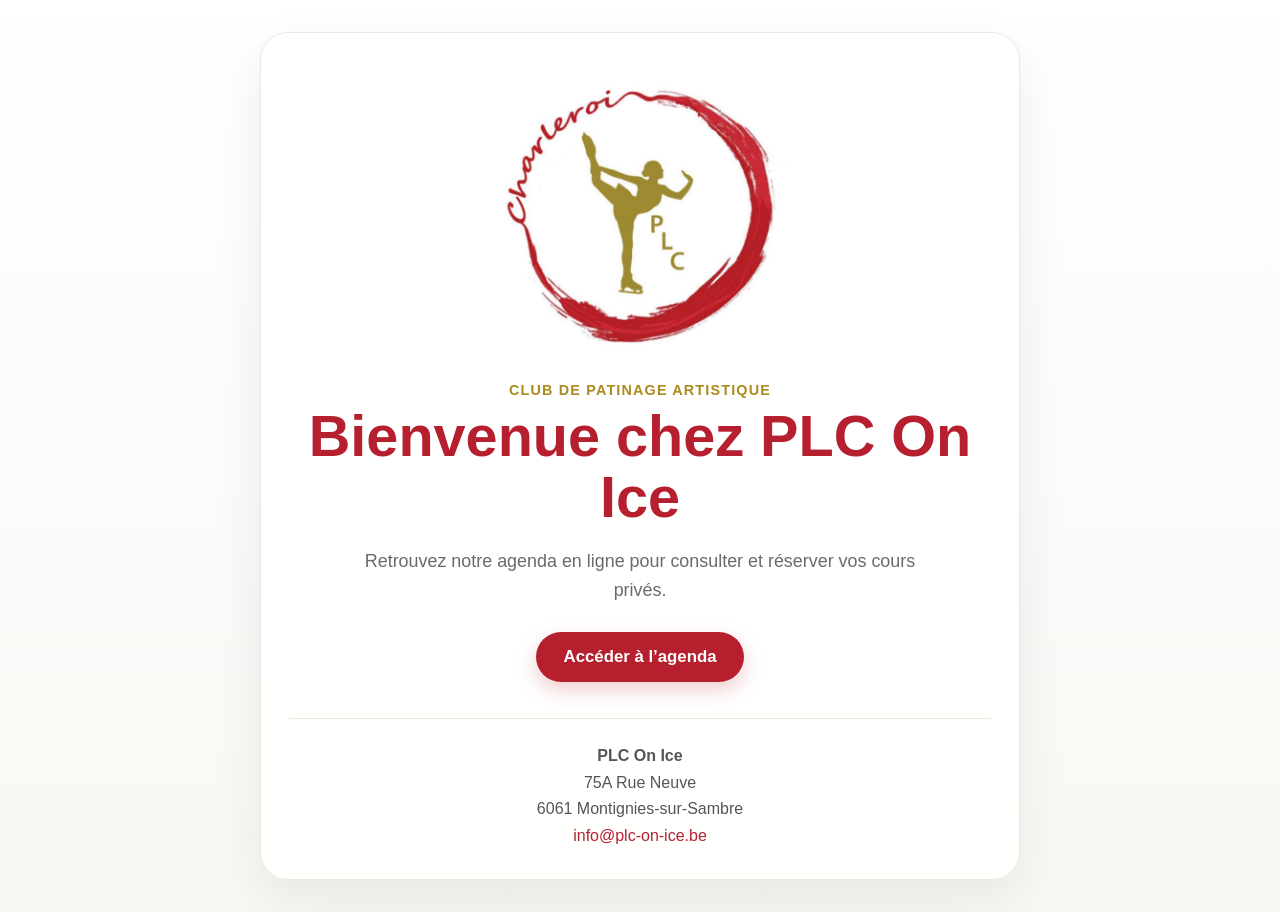
==== index.html @ 1deed322 "Add files via upload" ====
<!doctype html>
<html lang="fr">
<head>
  <meta charset="utf-8" />
  <meta name="viewport" content="width=device-width, initial-scale=1" />
  <title>PLC On Ice</title>
  <meta name="description" content="PLC On Ice - Club de patinage artistique à Montignies-sur-Sambre" />
  <link rel="stylesheet" href="style.css" />
</head>
<body>
  <main class="page">
    <section class="card">
      <img class="logo" src="logo.png" alt="Logo PLC On Ice" />
      <p class="eyebrow">Club de patinage artistique</p>
      <h1>Bienvenue chez PLC On Ice</h1>
      <p class="intro">Retrouvez notre agenda en ligne pour consulter et réserver vos cours privés.</p>

      <a class="button" href="https://agenda-patinoire.vercel.app" target="_blank" rel="noopener noreferrer">
        Accéder à l’agenda
      </a>

      <footer>
        <strong>PLC On Ice</strong><br />
        75A Rue Neuve<br />
        6061 Montignies-sur-Sambre<br />
        <a href="mailto:info@plc-on-ice.be">info@plc-on-ice.be</a>
      </footer>
    </section>
  </main>
</body>
</html>
---- style.css ----
:root {
  --red: #b61f2e;
  --gold: #ad8a1d;
  --text: #2b2b2b;
  --muted: #6a6a6a;
  --bg: #f8f7f4;
}

* { box-sizing: border-box; }

body {
  margin: 0;
  font-family: -apple-system, BlinkMacSystemFont, "Segoe UI", Roboto, Helvetica, Arial, sans-serif;
  color: var(--text);
  background: linear-gradient(180deg, #ffffff 0%, var(--bg) 100%);
}

.page {
  min-height: 100vh;
  display: grid;
  place-items: center;
  padding: 32px 18px;
}

.card {
  width: min(760px, 100%);
  text-align: center;
  background: rgba(255,255,255,.95);
  border: 1px solid #ece8df;
  border-radius: 28px;
  padding: 34px 28px 30px;
  box-shadow: 0 18px 50px rgba(0,0,0,.07);
}

.logo {
  display: block;
  width: min(420px, 90%);
  height: auto;
  margin: 0 auto 18px;
}

.eyebrow {
  margin: 0 0 8px;
  color: var(--gold);
  font-size: .9rem;
  font-weight: 700;
  letter-spacing: .08em;
  text-transform: uppercase;
}

h1 {
  margin: 0;
  color: var(--red);
  font-size: clamp(2rem, 6vw, 3.6rem);
  line-height: 1.05;
}

.intro {
  max-width: 560px;
  margin: 20px auto 28px;
  color: var(--muted);
  font-size: 1.12rem;
  line-height: 1.6;
}

.button {
  display: inline-block;
  padding: 15px 28px;
  border-radius: 999px;
  background: var(--red);
  color: #fff;
  text-decoration: none;
  font-weight: 800;
  font-size: 1.05rem;
  box-shadow: 0 8px 20px rgba(182,31,46,.22);
  transition: transform .15s ease, box-shadow .15s ease;
}

.button:hover {
  transform: translateY(-1px);
  box-shadow: 0 10px 24px rgba(182,31,46,.28);
}

footer {
  margin-top: 36px;
  padding-top: 24px;
  border-top: 1px solid #ece8df;
  color: #555;
  line-height: 1.65;
}

footer a {
  color: var(--red);
  text-decoration: none;
}

@media (max-width: 560px) {
  .card { padding: 24px 18px; border-radius: 22px; }
  .logo { width: 100%; }
}
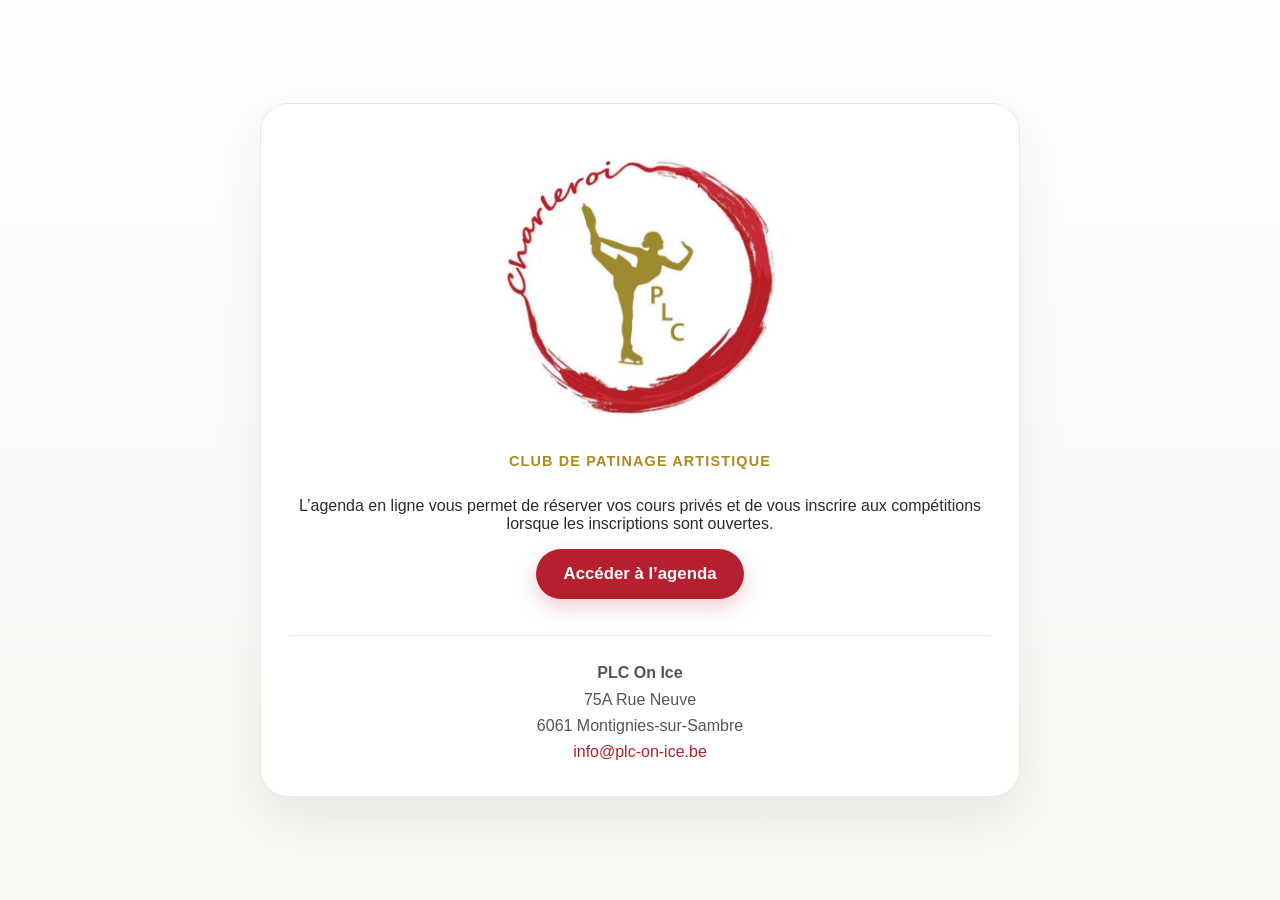
==== commit 59fa3b13: "Revise introduction and add scheduling details Updated introductory text and added details about onl" ====
--- a/index.html
+++ b/index.html
@@ -12,8 +12,10 @@
     <section class="card">
       <img class="logo" src="logo.png" alt="Logo PLC On Ice" />
       <p class="eyebrow">Club de patinage artistique</p>
-      <h1>Bienvenue chez PLC On Ice</h1>
-      <p class="intro">Retrouvez notre agenda en ligne pour consulter et réserver vos cours privés.</p>
+      <p class="intro"><p>
+  L’agenda en ligne vous permet de réserver vos cours privés
+  et de vous inscrire aux compétitions lorsque les inscriptions sont ouvertes.
+</p></p>
 
       <a class="button" href="https://agenda-patinoire.vercel.app" target="_blank" rel="noopener noreferrer">
         Accéder à l’agenda
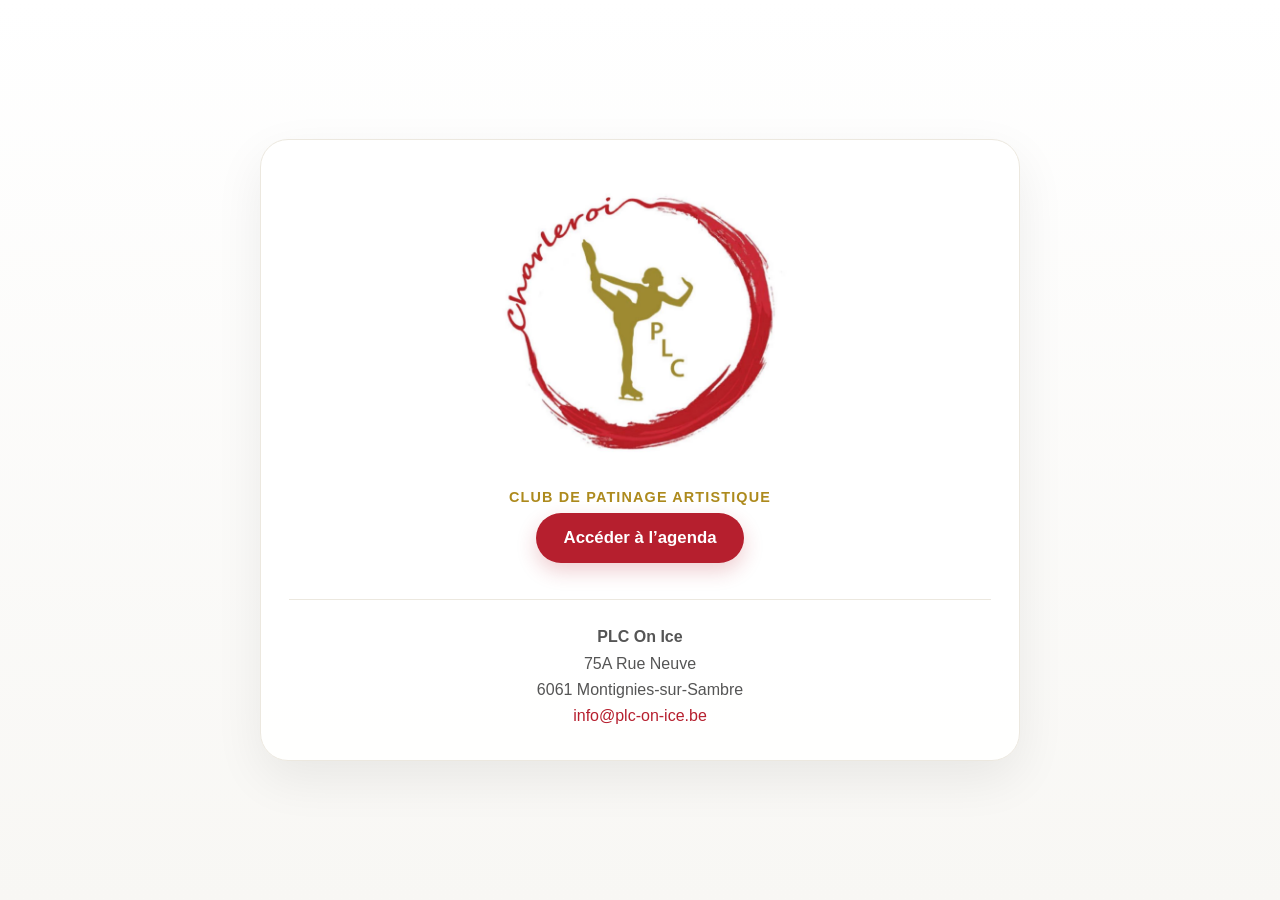
==== commit 405760e4: "Fix nested paragraph tags in index.html Removed nested paragraph tags from the intro section." ====
--- a/index.html
+++ b/index.html
@@ -12,10 +12,6 @@
     <section class="card">
       <img class="logo" src="logo.png" alt="Logo PLC On Ice" />
       <p class="eyebrow">Club de patinage artistique</p>
-      <p class="intro"><p>
-  L’agenda en ligne vous permet de réserver vos cours privés
-  et de vous inscrire aux compétitions lorsque les inscriptions sont ouvertes.
-</p></p>
 
       <a class="button" href="https://agenda-patinoire.vercel.app" target="_blank" rel="noopener noreferrer">
         Accéder à l’agenda
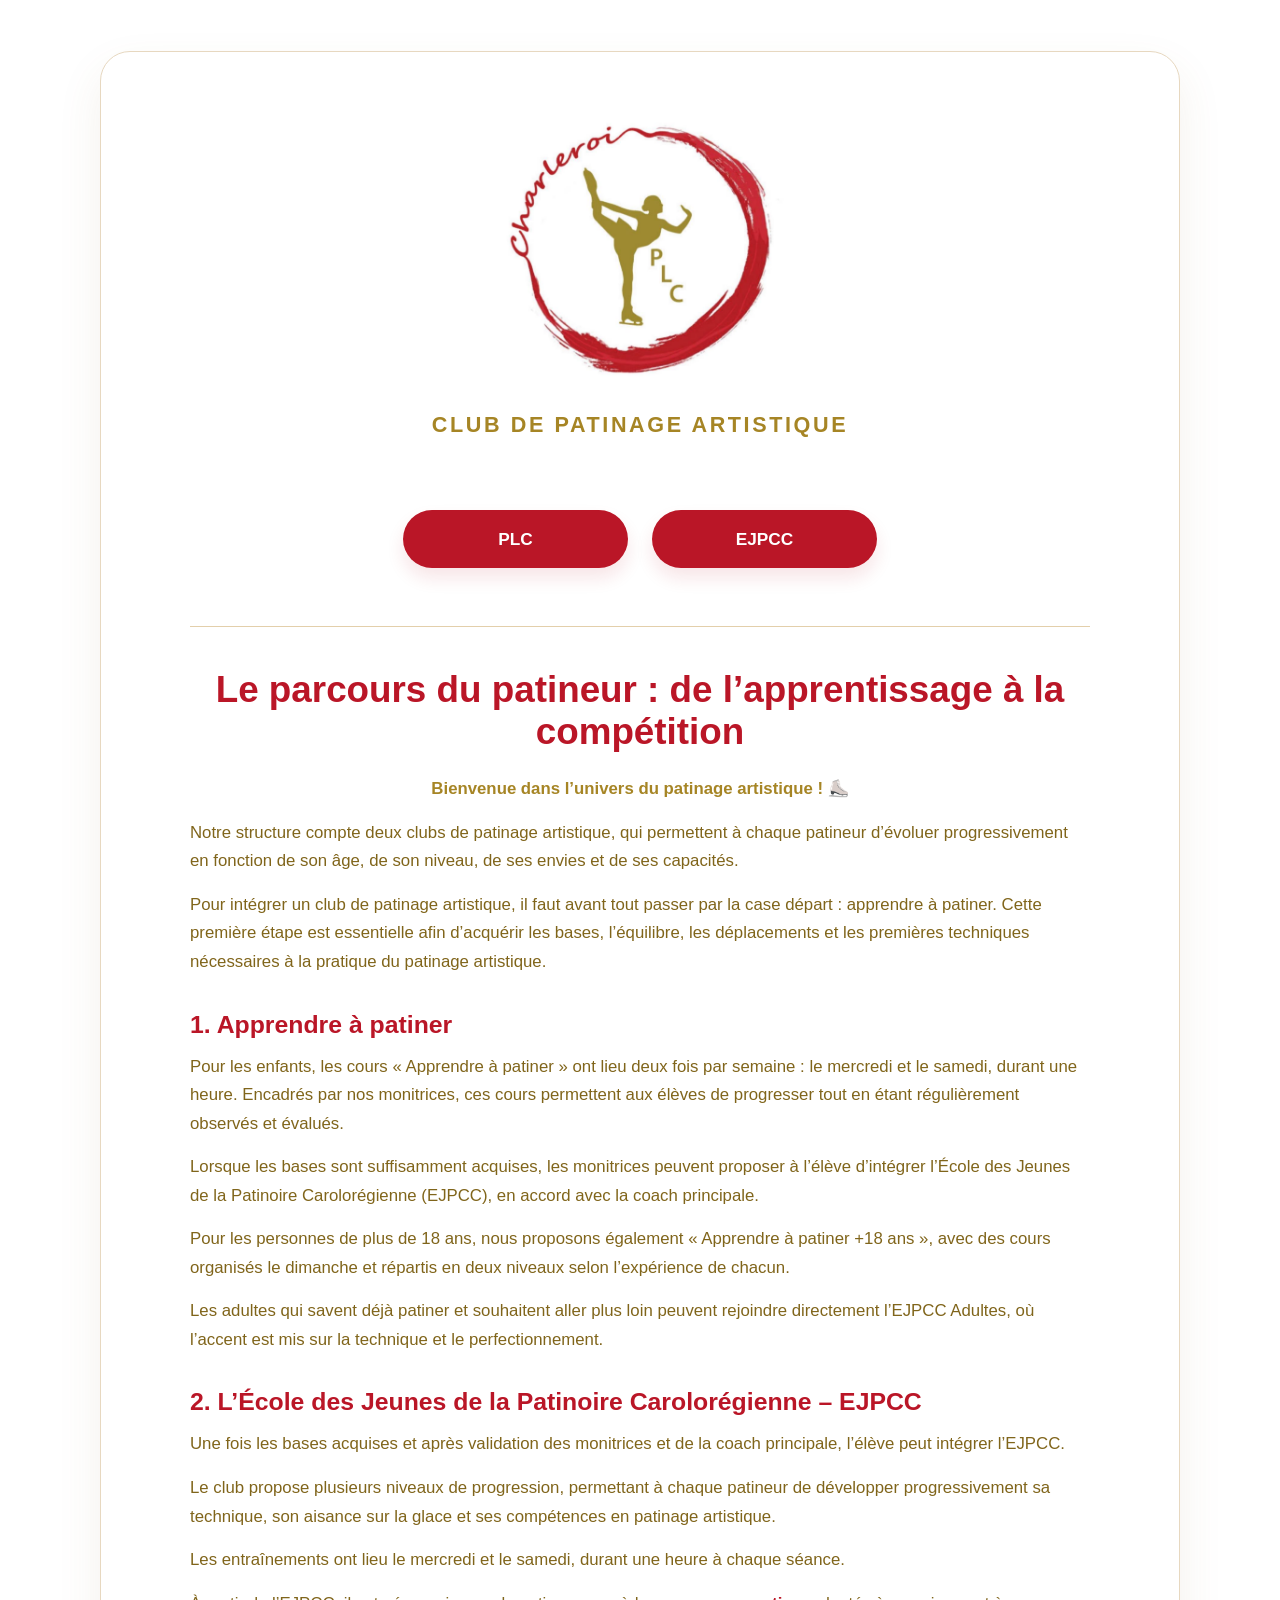
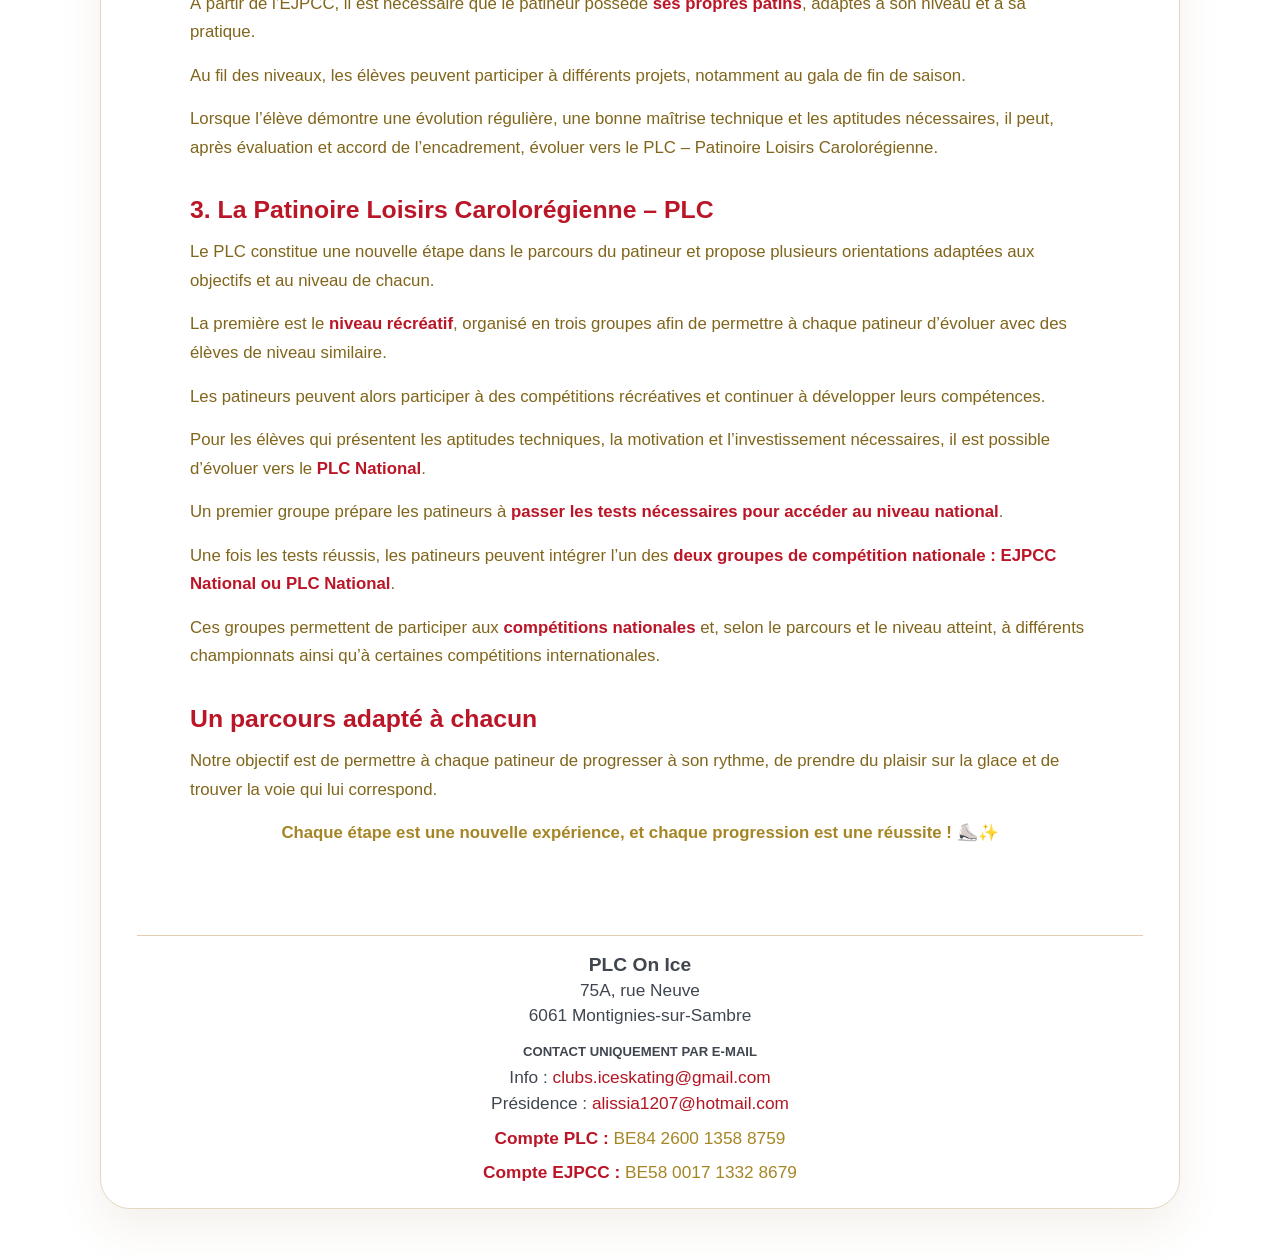
==== commit 00d60ee7: "Publie la nouvelle page d’accueil PLC et EJPCC" ====
--- a/index.html
+++ b/index.html
@@ -1,29 +1 @@
-<!doctype html>
-<html lang="fr">
-<head>
-  <meta charset="utf-8" />
-  <meta name="viewport" content="width=device-width, initial-scale=1" />
-  <title>PLC On Ice</title>
-  <meta name="description" content="PLC On Ice - Club de patinage artistique à Montignies-sur-Sambre" />
-  <link rel="stylesheet" href="style.css" />
-</head>
-<body>
-  <main class="page">
-    <section class="card">
-      <img class="logo" src="logo.png" alt="Logo PLC On Ice" />
-      <p class="eyebrow">Club de patinage artistique</p>
-
-      <a class="button" href="https://agenda-patinoire.vercel.app" target="_blank" rel="noopener noreferrer">
-        Accéder à l’agenda
-      </a>
-
-      <footer>
-        <strong>PLC On Ice</strong><br />
-        75A Rue Neuve<br />
-        6061 Montignies-sur-Sambre<br />
-        <a href="mailto:info@plc-on-ice.be">info@plc-on-ice.be</a>
-      </footer>
-    </section>
-  </main>
-</body>
-</html>
+<!doctype html><html lang="fr"><head><meta charset="utf-8"><meta name="viewport" content="width=device-width,initial-scale=1"><title>PLC On Ice · Club de patinage artistique</title><link rel="stylesheet" href="/style.css"><link rel="icon" href="/favicon.png"></head><body><main class="page"><section class="card home-card"><div class="home-content"><img class="home-logo" src="/logo.png" alt="Logo PLC On Ice"><h1 class="home-title">Club de patinage artistique</h1><nav class="actions"><a class="button" href="/plc/">PLC</a><a class="button" href="/ejpcc/">EJPCC</a></nav><article class="journey"><h2>Le parcours du patineur : de l’apprentissage à la compétition</h2><p class="highlight">Bienvenue dans l’univers du patinage artistique ! ⛸️</p><p>Notre structure compte deux clubs de patinage artistique, qui permettent à chaque patineur d’évoluer progressivement en fonction de son âge, de son niveau, de ses envies et de ses capacités.</p><p>Pour intégrer un club de patinage artistique, il faut avant tout passer par la case départ : apprendre à patiner. Cette première étape est essentielle afin d’acquérir les bases, l’équilibre, les déplacements et les premières techniques nécessaires à la pratique du patinage artistique.</p><h3>1. Apprendre à patiner</h3><p>Pour les enfants, les cours « Apprendre à patiner » ont lieu deux fois par semaine : le mercredi et le samedi, durant une heure. Encadrés par nos monitrices, ces cours permettent aux élèves de progresser tout en étant régulièrement observés et évalués.</p><p>Lorsque les bases sont suffisamment acquises, les monitrices peuvent proposer à l’élève d’intégrer l’École des Jeunes de la Patinoire Carolorégienne (EJPCC), en accord avec la coach principale.</p><p>Pour les personnes de plus de 18 ans, nous proposons également « Apprendre à patiner +18 ans », avec des cours organisés le dimanche et répartis en deux niveaux selon l’expérience de chacun.</p><p>Les adultes qui savent déjà patiner et souhaitent aller plus loin peuvent rejoindre directement l’EJPCC Adultes, où l’accent est mis sur la technique et le perfectionnement.</p><h3>2. L’École des Jeunes de la Patinoire Carolorégienne – EJPCC</h3><p>Une fois les bases acquises et après validation des monitrices et de la coach principale, l’élève peut intégrer l’EJPCC.</p><p>Le club propose plusieurs niveaux de progression, permettant à chaque patineur de développer progressivement sa technique, son aisance sur la glace et ses compétences en patinage artistique.</p><p>Les entraînements ont lieu le mercredi et le samedi, durant une heure à chaque séance.</p><p>À partir de l’EJPCC, il est nécessaire que le patineur possède <strong>ses propres patins</strong>, adaptés à son niveau et à sa pratique.</p><p>Au fil des niveaux, les élèves peuvent participer à différents projets, notamment au gala de fin de saison.</p><p>Lorsque l’élève démontre une évolution régulière, une bonne maîtrise technique et les aptitudes nécessaires, il peut, après évaluation et accord de l’encadrement, évoluer vers le PLC – Patinoire Loisirs Carolorégienne.</p><h3>3. La Patinoire Loisirs Carolorégienne – PLC</h3><p>Le PLC constitue une nouvelle étape dans le parcours du patineur et propose plusieurs orientations adaptées aux objectifs et au niveau de chacun.</p><p>La première est le <strong>niveau récréatif</strong>, organisé en trois groupes afin de permettre à chaque patineur d’évoluer avec des élèves de niveau similaire.</p><p>Les patineurs peuvent alors participer à des compétitions récréatives et continuer à développer leurs compétences.</p><p>Pour les élèves qui présentent les aptitudes techniques, la motivation et l’investissement nécessaires, il est possible d’évoluer vers le <strong>PLC National</strong>.</p><p>Un premier groupe prépare les patineurs à <strong>passer les tests nécessaires pour accéder au niveau national</strong>.</p><p>Une fois les tests réussis, les patineurs peuvent intégrer l’un des <strong>deux groupes de compétition nationale : EJPCC National ou PLC National</strong>.</p><p>Ces groupes permettent de participer aux <strong>compétitions nationales</strong> et, selon le parcours et le niveau atteint, à différents championnats ainsi qu’à certaines compétitions internationales.</p><h3>Un parcours adapté à chacun</h3><p>Notre objectif est de permettre à chaque patineur de progresser à son rythme, de prendre du plaisir sur la glace et de trouver la voie qui lui correspond.</p><p class="highlight">Chaque étape est une nouvelle expérience, et chaque progression est une réussite ! ⛸️✨</p></article></div><footer><strong>PLC On Ice</strong><address>75A, rue Neuve<br>6061 Montignies-sur-Sambre</address><h2>Contact uniquement par e-mail</h2><p>Info : <a href="mailto:clubs.iceskating@gmail.com">clubs.iceskating@gmail.com</a></p><p>Présidence : <a href="mailto:alissia1207@hotmail.com">alissia1207@hotmail.com</a></p><p class="account"><strong>Compte PLC :</strong> BE84 2600 1358 8759</p><p class="account"><strong>Compte EJPCC :</strong> BE58 0017 1332 8679</p></footer></section></main></body></html>
--- a/style.css
+++ b/style.css
@@ -1,100 +1 @@
-:root {
-  --red: #b61f2e;
-  --gold: #ad8a1d;
-  --text: #2b2b2b;
-  --muted: #6a6a6a;
-  --bg: #f8f7f4;
-}
-
-* { box-sizing: border-box; }
-
-body {
-  margin: 0;
-  font-family: -apple-system, BlinkMacSystemFont, "Segoe UI", Roboto, Helvetica, Arial, sans-serif;
-  color: var(--text);
-  background: linear-gradient(180deg, #ffffff 0%, var(--bg) 100%);
-}
-
-.page {
-  min-height: 100vh;
-  display: grid;
-  place-items: center;
-  padding: 32px 18px;
-}
-
-.card {
-  width: min(760px, 100%);
-  text-align: center;
-  background: rgba(255,255,255,.95);
-  border: 1px solid #ece8df;
-  border-radius: 28px;
-  padding: 34px 28px 30px;
-  box-shadow: 0 18px 50px rgba(0,0,0,.07);
-}
-
-.logo {
-  display: block;
-  width: min(420px, 90%);
-  height: auto;
-  margin: 0 auto 18px;
-}
-
-.eyebrow {
-  margin: 0 0 8px;
-  color: var(--gold);
-  font-size: .9rem;
-  font-weight: 700;
-  letter-spacing: .08em;
-  text-transform: uppercase;
-}
-
-h1 {
-  margin: 0;
-  color: var(--red);
-  font-size: clamp(2rem, 6vw, 3.6rem);
-  line-height: 1.05;
-}
-
-.intro {
-  max-width: 560px;
-  margin: 20px auto 28px;
-  color: var(--muted);
-  font-size: 1.12rem;
-  line-height: 1.6;
-}
-
-.button {
-  display: inline-block;
-  padding: 15px 28px;
-  border-radius: 999px;
-  background: var(--red);
-  color: #fff;
-  text-decoration: none;
-  font-weight: 800;
-  font-size: 1.05rem;
-  box-shadow: 0 8px 20px rgba(182,31,46,.22);
-  transition: transform .15s ease, box-shadow .15s ease;
-}
-
-.button:hover {
-  transform: translateY(-1px);
-  box-shadow: 0 10px 24px rgba(182,31,46,.28);
-}
-
-footer {
-  margin-top: 36px;
-  padding-top: 24px;
-  border-top: 1px solid #ece8df;
-  color: #555;
-  line-height: 1.65;
-}
-
-footer a {
-  color: var(--red);
-  text-decoration: none;
-}
-
-@media (max-width: 560px) {
-  .card { padding: 24px 18px; border-radius: 22px; }
-  .logo { width: 100%; }
-}
+:root{--red:#ba1627;--gold:#a68525;--goldtext:#80651b;--ink:#404650;--line:#e3cfab}*{box-sizing:border-box}body{margin:0;background:#fff;color:var(--ink);font-family:Inter,-apple-system,BlinkMacSystemFont,"Segoe UI",sans-serif}.page{min-height:100vh;padding:clamp(18px,4vw,54px);display:flex;justify-content:center}.card{width:min(100%,1275px);min-height:760px;padding:28px 36px 22px;border:1px solid #e7d8c0;border-radius:30px;background:#fff;box-shadow:0 20px 45px #8a6a3a18;display:flex;flex-direction:column}.home-card{width:min(100%,1080px)}.topline{display:flex;align-items:center;justify-content:space-between;gap:18px}.brand{display:inline-flex;align-items:center;gap:26px;color:var(--gold);font-size:clamp(1.4rem,2.5vw,2.25rem);font-weight:800;letter-spacing:.1em;text-decoration:none;text-transform:uppercase}.brand img{width:155px;height:140px;object-fit:contain;border-right:1px solid #e7d8c0;padding-right:26px}.content{flex:1;text-align:center;padding:12px 0 32px}.home-content{display:flex;flex-direction:column;align-items:center;padding:24px 0 38px}.home-logo{width:min(100%,410px);height:auto}.home-title{font-size:clamp(1rem,1.9vw,1.35rem);letter-spacing:.12em;text-transform:uppercase;color:var(--gold);font-weight:800;margin:18px 0 34px}.content h1{margin:20px auto 12px;color:var(--gold);font-size:clamp(2rem,4vw,3.3rem);line-height:1.1;text-transform:uppercase}.ejpcc-title{color:var(--red)!important}.subtitle{margin:0 0 30px;color:var(--gold);font-size:clamp(1.15rem,2vw,1.55rem);font-weight:800;letter-spacing:.08em;text-transform:uppercase}.intro{max-width:950px;margin:0 auto;color:var(--red);font-size:clamp(1.12rem,2vw,1.5rem);font-weight:600;line-height:1.5}.actions{display:flex;justify-content:center;align-items:center;gap:24px;flex-wrap:wrap;margin:38px auto 0;max-width:900px}.button{display:inline-flex;justify-content:center;align-items:center;min-width:225px;min-height:58px;padding:12px 28px;border-radius:999px;background:var(--red);color:#fff;text-decoration:none;text-align:center;text-transform:uppercase;font-size:1.08rem;font-weight:800;line-height:1.2;box-shadow:0 10px 18px #ba16271c}.button:hover{background:#a40f1d}.header-button{min-width:140px;min-height:50px;font-size:.9rem;padding:10px 22px;margin-right:38px}.section-heading{display:flex;align-items:center;gap:24px;margin:34px 0 22px;color:var(--gold);font-size:1.8rem;text-transform:uppercase}.section-heading:before,.section-heading:after{content:"";height:1px;background:#d5b878;flex:1}.grid{display:grid;grid-template-columns:repeat(3,minmax(0,1fr));gap:14px}.panel{border:1px solid #dbbb87;border-radius:18px;min-height:220px;padding:26px 22px}.panel h2,.panel h3{color:#a20f1b;font-size:clamp(1.15rem,1.7vw,1.55rem);text-transform:uppercase;margin:0 0 20px}.panel h2:after,.panel h3:after{content:"";display:block;width:68px;height:2px;background:var(--red);margin:18px auto 0}.panel p{color:var(--goldtext);font-size:clamp(1rem,1.3vw,1.2rem);line-height:1.5;margin:0}.details{width:min(100%,850px);display:grid;grid-template-columns:repeat(3,minmax(0,1fr));gap:16px;margin:42px auto 0}.detail{border:1px solid #dbbb87;border-radius:18px;padding:24px 18px;min-height:130px}.detail h2,.detail h3{color:var(--red);font-size:1.2rem;text-transform:uppercase;margin:0 0 16px}.detail p{color:var(--gold);font-size:1.2rem;font-weight:700;line-height:1.45;margin:0}.note{max-width:900px;margin:24px auto 0;color:var(--goldtext);font-size:clamp(1rem,1.65vw,1.3rem);font-weight:650;line-height:1.55}.journey{width:min(100%,900px);margin:58px auto 10px;padding-top:42px;border-top:1px solid var(--line);text-align:left}.journey h2{margin:0 0 22px;color:var(--red);font-size:clamp(1.65rem,3vw,2.3rem);text-align:center}.journey h3{margin:34px 0 14px;color:var(--red);font-size:clamp(1.2rem,2vw,1.55rem)}.journey p{margin:0 0 15px;color:var(--goldtext);font-size:1.05rem;line-height:1.7}.journey strong{color:var(--red)}.journey .highlight{text-align:center;color:var(--gold);font-weight:750}.rules-title{font-size:clamp(1.8rem,3.2vw,2.8rem)!important}.rules-subtitle{color:var(--red);font-size:1.25rem;text-transform:uppercase;font-weight:800}.acceptance{background:#fff7f7;border:1px solid #d8434b;border-radius:13px;padding:17px 24px;margin:18px auto;font-size:1.05rem;font-weight:650}.document-frame{height:500px;border:1px solid #d6dce2;border-radius:12px;overflow:hidden;background:#f2f3f5}.document-frame iframe{width:100%;height:100%;border:0}.document-grid{display:grid;grid-template-columns:repeat(2,minmax(0,1fr));gap:14px;margin-top:18px}.document-card{border:1px solid #d6dce2;border-radius:14px;padding:20px}.document-card h2{color:var(--red);text-transform:uppercase}.document-card .document-frame{height:340px}.document-button{margin-top:16px;font-size:.95rem;min-height:52px}footer{border-top:1px solid var(--line);text-align:center;padding-top:16px;margin-top:24px;font-size:1.08rem;line-height:1.4}footer>strong{font-size:1.2rem}footer address{font-style:normal}footer h2{font-size:.82rem;text-transform:uppercase;margin:16px 0 4px}footer p{margin:2px 0}footer a{color:#b31522;text-decoration:none}.account{margin-top:10px;color:var(--gold)}.account strong{color:var(--red)}@media(max-width:800px){.page{padding:12px}.card{padding:20px;border-radius:22px}.brand{gap:10px;font-size:1.3rem}.brand img{width:95px;height:86px;padding-right:12px}.header-button{font-size:.69rem;max-width:190px;min-height:42px;padding:8px 13px;margin-right:0}.grid,.document-grid{grid-template-columns:1fr}.panel{min-height:0}.document-frame{height:420px}}@media(max-width:540px){.topline{flex-wrap:wrap}.header-button{margin-left:auto}.actions{width:100%;gap:12px}.button{width:100%;min-width:0}.details{grid-template-columns:1fr}.detail{min-height:0}footer{font-size:.95rem}}
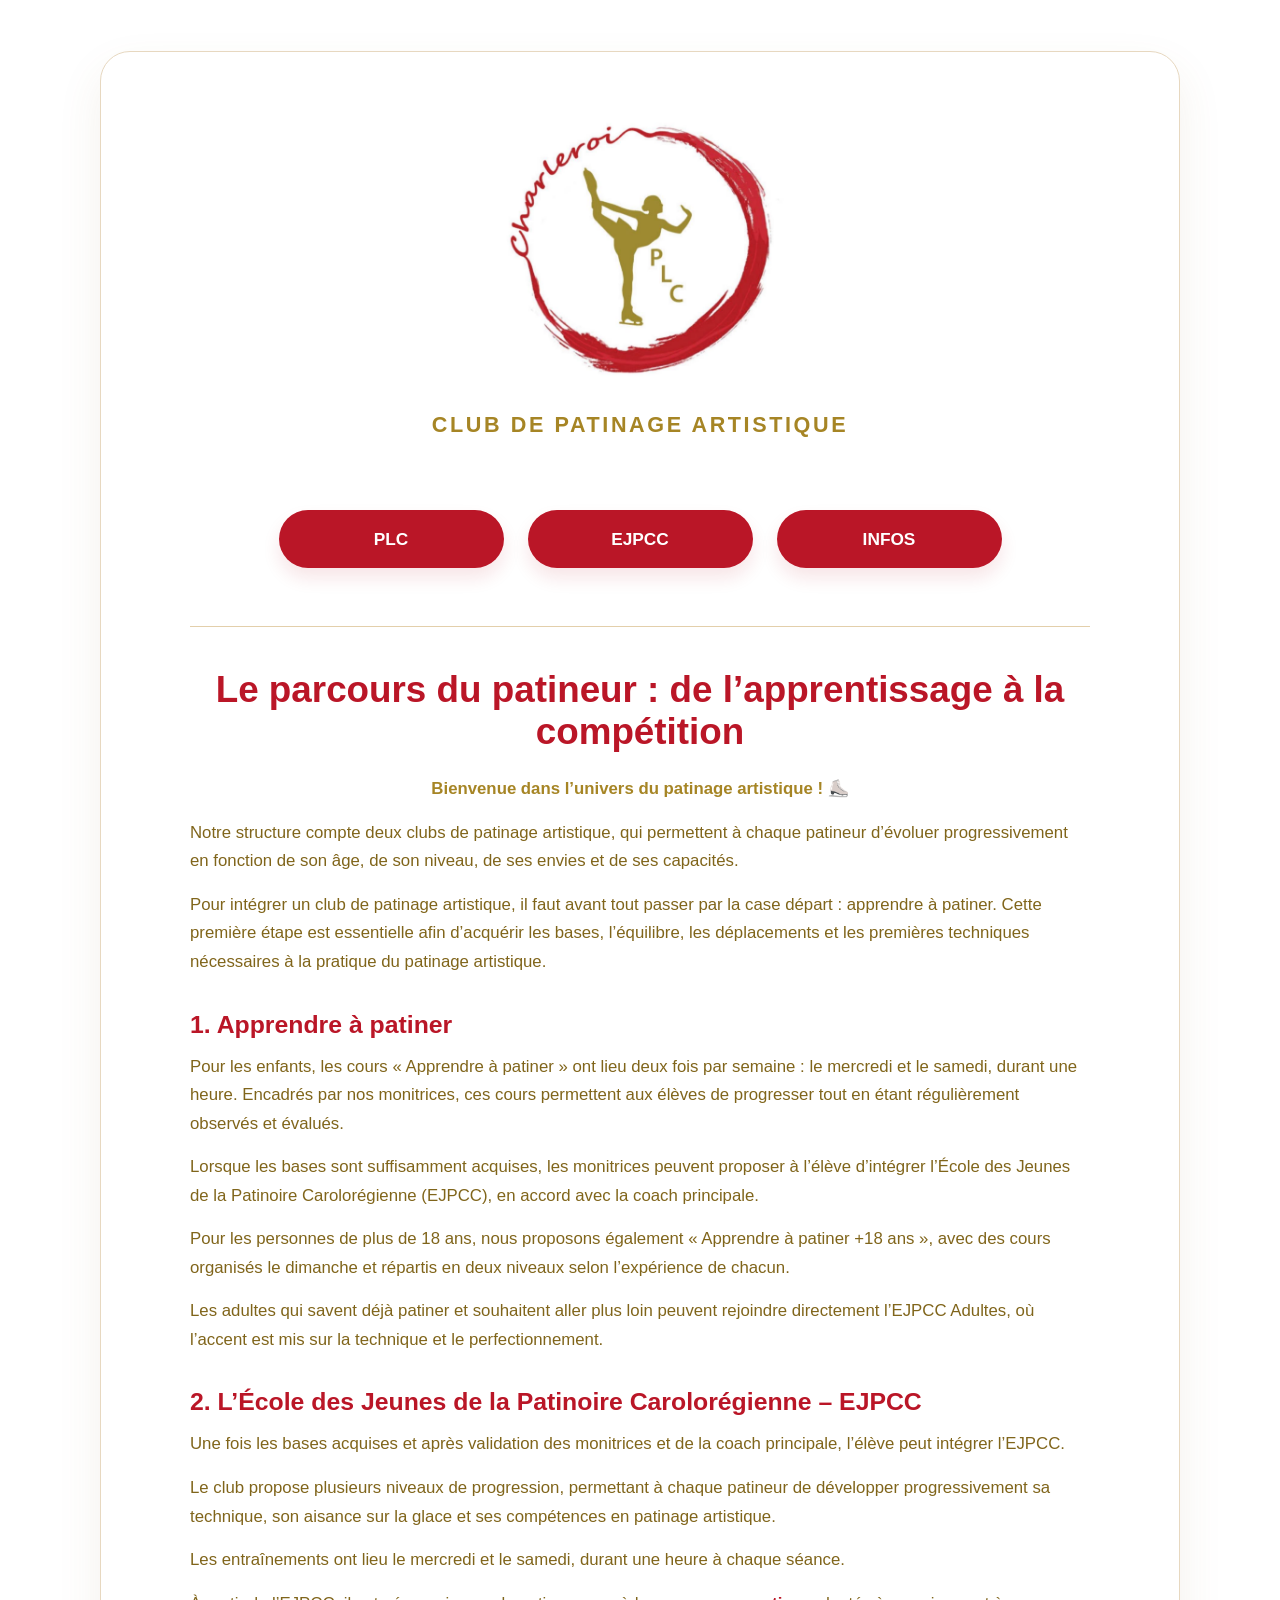
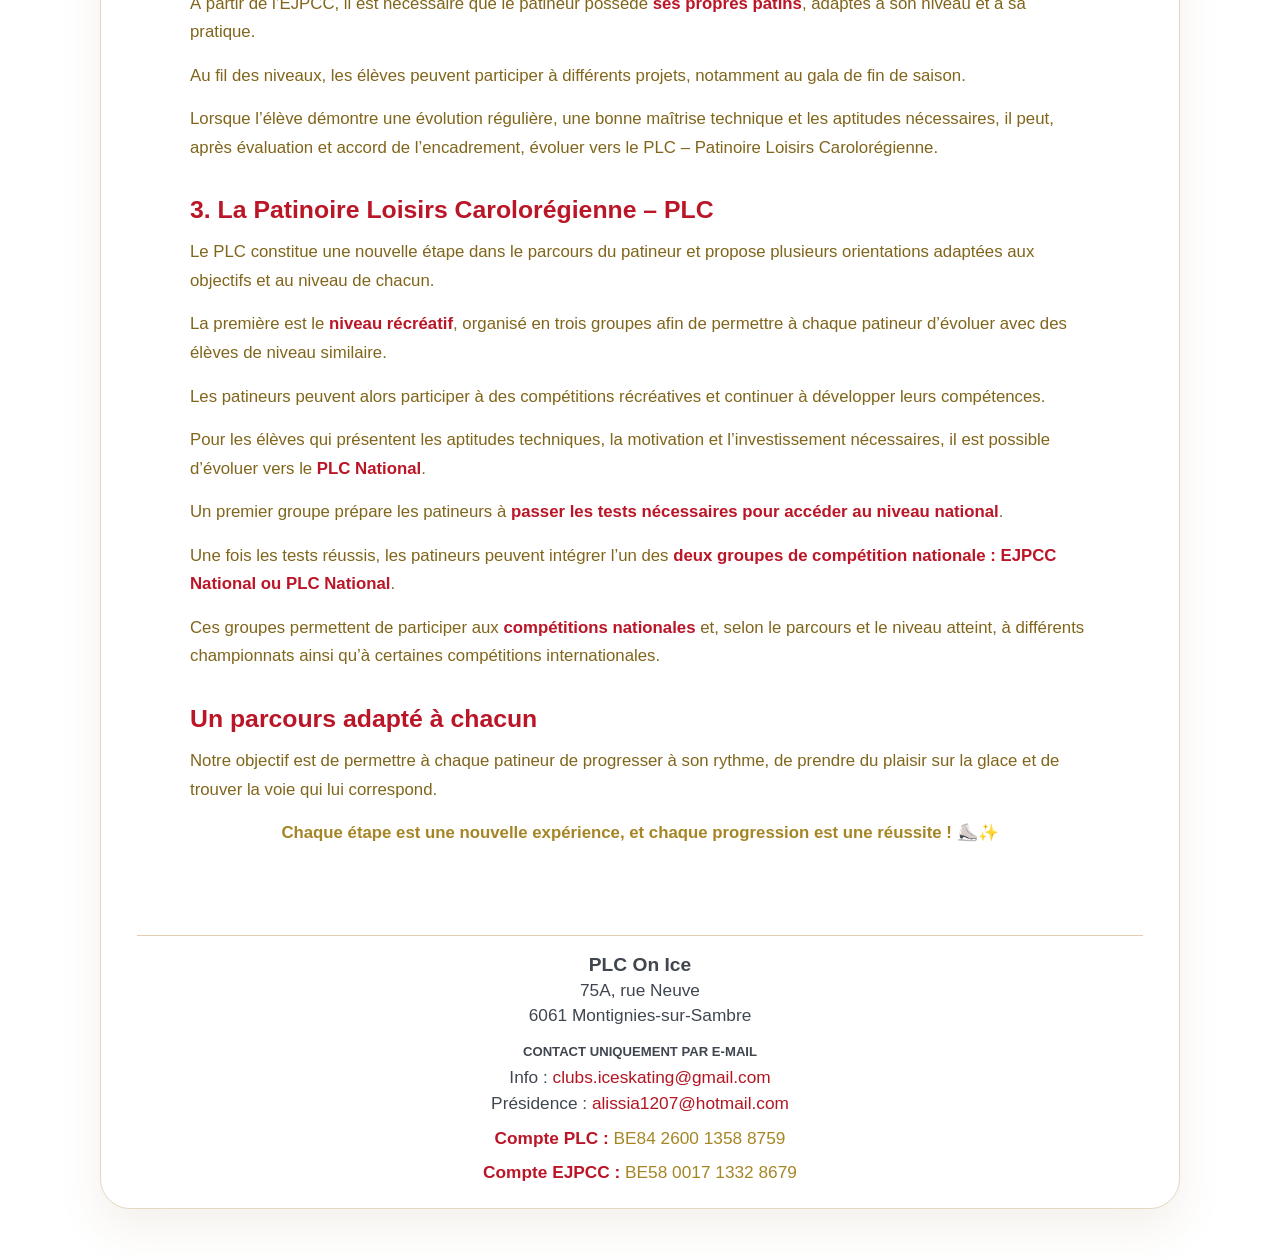
==== commit 0c3f6c3c: "Ajoute la page informations" ====
--- a/index.html
+++ b/index.html
@@ -1 +1 @@
-<!doctype html><html lang="fr"><head><meta charset="utf-8"><meta name="viewport" content="width=device-width,initial-scale=1"><title>PLC On Ice · Club de patinage artistique</title><link rel="stylesheet" href="/style.css"><link rel="icon" href="/favicon.png"></head><body><main class="page"><section class="card home-card"><div class="home-content"><img class="home-logo" src="/logo.png" alt="Logo PLC On Ice"><h1 class="home-title">Club de patinage artistique</h1><nav class="actions"><a class="button" href="/plc/">PLC</a><a class="button" href="/ejpcc/">EJPCC</a></nav><article class="journey"><h2>Le parcours du patineur : de l’apprentissage à la compétition</h2><p class="highlight">Bienvenue dans l’univers du patinage artistique ! ⛸️</p><p>Notre structure compte deux clubs de patinage artistique, qui permettent à chaque patineur d’évoluer progressivement en fonction de son âge, de son niveau, de ses envies et de ses capacités.</p><p>Pour intégrer un club de patinage artistique, il faut avant tout passer par la case départ : apprendre à patiner. Cette première étape est essentielle afin d’acquérir les bases, l’équilibre, les déplacements et les premières techniques nécessaires à la pratique du patinage artistique.</p><h3>1. Apprendre à patiner</h3><p>Pour les enfants, les cours « Apprendre à patiner » ont lieu deux fois par semaine : le mercredi et le samedi, durant une heure. Encadrés par nos monitrices, ces cours permettent aux élèves de progresser tout en étant régulièrement observés et évalués.</p><p>Lorsque les bases sont suffisamment acquises, les monitrices peuvent proposer à l’élève d’intégrer l’École des Jeunes de la Patinoire Carolorégienne (EJPCC), en accord avec la coach principale.</p><p>Pour les personnes de plus de 18 ans, nous proposons également « Apprendre à patiner +18 ans », avec des cours organisés le dimanche et répartis en deux niveaux selon l’expérience de chacun.</p><p>Les adultes qui savent déjà patiner et souhaitent aller plus loin peuvent rejoindre directement l’EJPCC Adultes, où l’accent est mis sur la technique et le perfectionnement.</p><h3>2. L’École des Jeunes de la Patinoire Carolorégienne – EJPCC</h3><p>Une fois les bases acquises et après validation des monitrices et de la coach principale, l’élève peut intégrer l’EJPCC.</p><p>Le club propose plusieurs niveaux de progression, permettant à chaque patineur de développer progressivement sa technique, son aisance sur la glace et ses compétences en patinage artistique.</p><p>Les entraînements ont lieu le mercredi et le samedi, durant une heure à chaque séance.</p><p>À partir de l’EJPCC, il est nécessaire que le patineur possède <strong>ses propres patins</strong>, adaptés à son niveau et à sa pratique.</p><p>Au fil des niveaux, les élèves peuvent participer à différents projets, notamment au gala de fin de saison.</p><p>Lorsque l’élève démontre une évolution régulière, une bonne maîtrise technique et les aptitudes nécessaires, il peut, après évaluation et accord de l’encadrement, évoluer vers le PLC – Patinoire Loisirs Carolorégienne.</p><h3>3. La Patinoire Loisirs Carolorégienne – PLC</h3><p>Le PLC constitue une nouvelle étape dans le parcours du patineur et propose plusieurs orientations adaptées aux objectifs et au niveau de chacun.</p><p>La première est le <strong>niveau récréatif</strong>, organisé en trois groupes afin de permettre à chaque patineur d’évoluer avec des élèves de niveau similaire.</p><p>Les patineurs peuvent alors participer à des compétitions récréatives et continuer à développer leurs compétences.</p><p>Pour les élèves qui présentent les aptitudes techniques, la motivation et l’investissement nécessaires, il est possible d’évoluer vers le <strong>PLC National</strong>.</p><p>Un premier groupe prépare les patineurs à <strong>passer les tests nécessaires pour accéder au niveau national</strong>.</p><p>Une fois les tests réussis, les patineurs peuvent intégrer l’un des <strong>deux groupes de compétition nationale : EJPCC National ou PLC National</strong>.</p><p>Ces groupes permettent de participer aux <strong>compétitions nationales</strong> et, selon le parcours et le niveau atteint, à différents championnats ainsi qu’à certaines compétitions internationales.</p><h3>Un parcours adapté à chacun</h3><p>Notre objectif est de permettre à chaque patineur de progresser à son rythme, de prendre du plaisir sur la glace et de trouver la voie qui lui correspond.</p><p class="highlight">Chaque étape est une nouvelle expérience, et chaque progression est une réussite ! ⛸️✨</p></article></div><footer><strong>PLC On Ice</strong><address>75A, rue Neuve<br>6061 Montignies-sur-Sambre</address><h2>Contact uniquement par e-mail</h2><p>Info : <a href="mailto:clubs.iceskating@gmail.com">clubs.iceskating@gmail.com</a></p><p>Présidence : <a href="mailto:alissia1207@hotmail.com">alissia1207@hotmail.com</a></p><p class="account"><strong>Compte PLC :</strong> BE84 2600 1358 8759</p><p class="account"><strong>Compte EJPCC :</strong> BE58 0017 1332 8679</p></footer></section></main></body></html>+<!doctype html><html lang="fr"><head><meta charset="utf-8"><meta name="viewport" content="width=device-width,initial-scale=1"><title>PLC On Ice · Club de patinage artistique</title><link rel="stylesheet" href="/style.css"><link rel="icon" href="/favicon.png"></head><body><main class="page"><section class="card home-card"><div class="home-content"><img class="home-logo" src="/logo.png" alt="Logo PLC On Ice"><h1 class="home-title">Club de patinage artistique</h1><nav class="actions"><a class="button" href="/plc/">PLC</a><a class="button" href="/ejpcc/">EJPCC</a><a class="button" href="/informations/">Infos</a></nav><article class="journey"><h2>Le parcours du patineur : de l’apprentissage à la compétition</h2><p class="highlight">Bienvenue dans l’univers du patinage artistique ! ⛸️</p><p>Notre structure compte deux clubs de patinage artistique, qui permettent à chaque patineur d’évoluer progressivement en fonction de son âge, de son niveau, de ses envies et de ses capacités.</p><p>Pour intégrer un club de patinage artistique, il faut avant tout passer par la case départ : apprendre à patiner. Cette première étape est essentielle afin d’acquérir les bases, l’équilibre, les déplacements et les premières techniques nécessaires à la pratique du patinage artistique.</p><h3>1. Apprendre à patiner</h3><p>Pour les enfants, les cours « Apprendre à patiner » ont lieu deux fois par semaine : le mercredi et le samedi, durant une heure. Encadrés par nos monitrices, ces cours permettent aux élèves de progresser tout en étant régulièrement observés et évalués.</p><p>Lorsque les bases sont suffisamment acquises, les monitrices peuvent proposer à l’élève d’intégrer l’École des Jeunes de la Patinoire Carolorégienne (EJPCC), en accord avec la coach principale.</p><p>Pour les personnes de plus de 18 ans, nous proposons également « Apprendre à patiner +18 ans », avec des cours organisés le dimanche et répartis en deux niveaux selon l’expérience de chacun.</p><p>Les adultes qui savent déjà patiner et souhaitent aller plus loin peuvent rejoindre directement l’EJPCC Adultes, où l’accent est mis sur la technique et le perfectionnement.</p><h3>2. L’École des Jeunes de la Patinoire Carolorégienne – EJPCC</h3><p>Une fois les bases acquises et après validation des monitrices et de la coach principale, l’élève peut intégrer l’EJPCC.</p><p>Le club propose plusieurs niveaux de progression, permettant à chaque patineur de développer progressivement sa technique, son aisance sur la glace et ses compétences en patinage artistique.</p><p>Les entraînements ont lieu le mercredi et le samedi, durant une heure à chaque séance.</p><p>À partir de l’EJPCC, il est nécessaire que le patineur possède <strong>ses propres patins</strong>, adaptés à son niveau et à sa pratique.</p><p>Au fil des niveaux, les élèves peuvent participer à différents projets, notamment au gala de fin de saison.</p><p>Lorsque l’élève démontre une évolution régulière, une bonne maîtrise technique et les aptitudes nécessaires, il peut, après évaluation et accord de l’encadrement, évoluer vers le PLC – Patinoire Loisirs Carolorégienne.</p><h3>3. La Patinoire Loisirs Carolorégienne – PLC</h3><p>Le PLC constitue une nouvelle étape dans le parcours du patineur et propose plusieurs orientations adaptées aux objectifs et au niveau de chacun.</p><p>La première est le <strong>niveau récréatif</strong>, organisé en trois groupes afin de permettre à chaque patineur d’évoluer avec des élèves de niveau similaire.</p><p>Les patineurs peuvent alors participer à des compétitions récréatives et continuer à développer leurs compétences.</p><p>Pour les élèves qui présentent les aptitudes techniques, la motivation et l’investissement nécessaires, il est possible d’évoluer vers le <strong>PLC National</strong>.</p><p>Un premier groupe prépare les patineurs à <strong>passer les tests nécessaires pour accéder au niveau national</strong>.</p><p>Une fois les tests réussis, les patineurs peuvent intégrer l’un des <strong>deux groupes de compétition nationale : EJPCC National ou PLC National</strong>.</p><p>Ces groupes permettent de participer aux <strong>compétitions nationales</strong> et, selon le parcours et le niveau atteint, à différents championnats ainsi qu’à certaines compétitions internationales.</p><h3>Un parcours adapté à chacun</h3><p>Notre objectif est de permettre à chaque patineur de progresser à son rythme, de prendre du plaisir sur la glace et de trouver la voie qui lui correspond.</p><p class="highlight">Chaque étape est une nouvelle expérience, et chaque progression est une réussite ! ⛸️✨</p></article></div><footer><strong>PLC On Ice</strong><address>75A, rue Neuve<br>6061 Montignies-sur-Sambre</address><h2>Contact uniquement par e-mail</h2><p>Info : <a href="mailto:clubs.iceskating@gmail.com">clubs.iceskating@gmail.com</a></p><p>Présidence : <a href="mailto:alissia1207@hotmail.com">alissia1207@hotmail.com</a></p><p class="account"><strong>Compte PLC :</strong> BE84 2600 1358 8759</p><p class="account"><strong>Compte EJPCC :</strong> BE58 0017 1332 8679</p></footer></section></main></body></html>
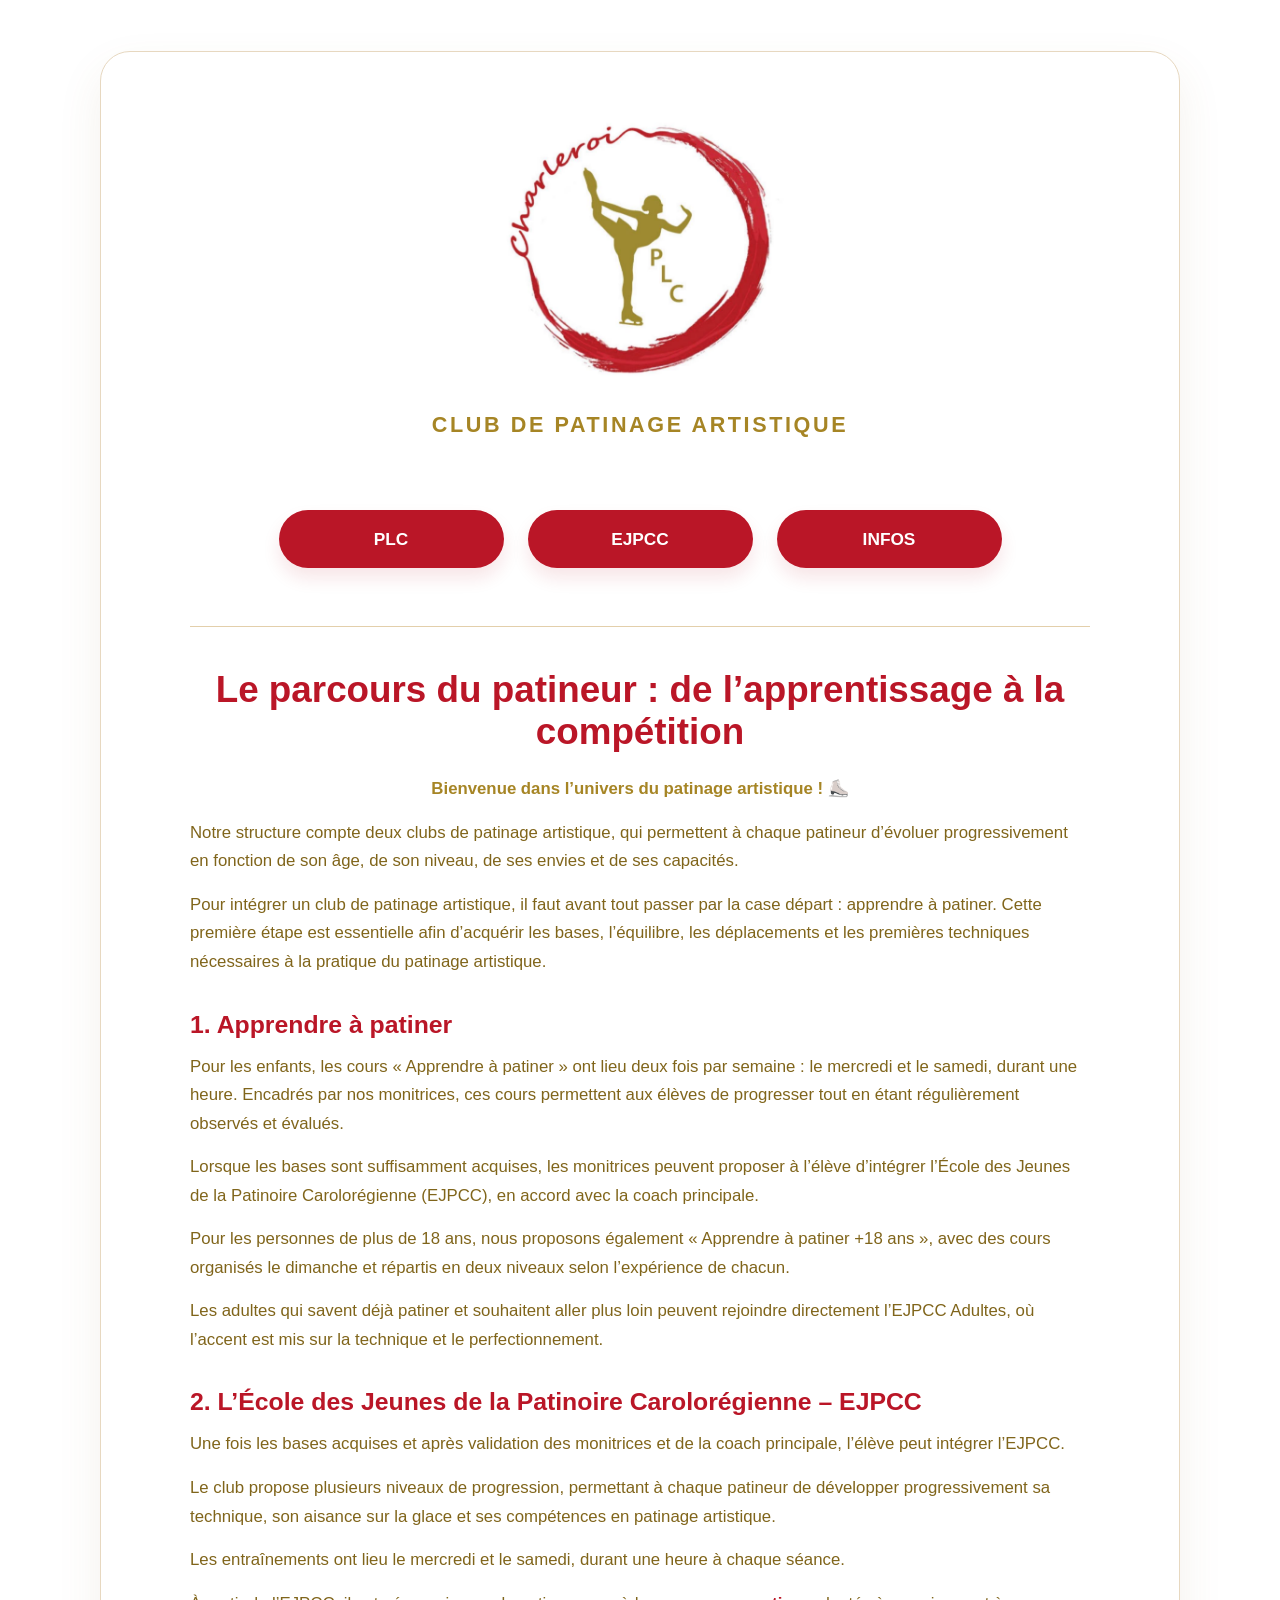
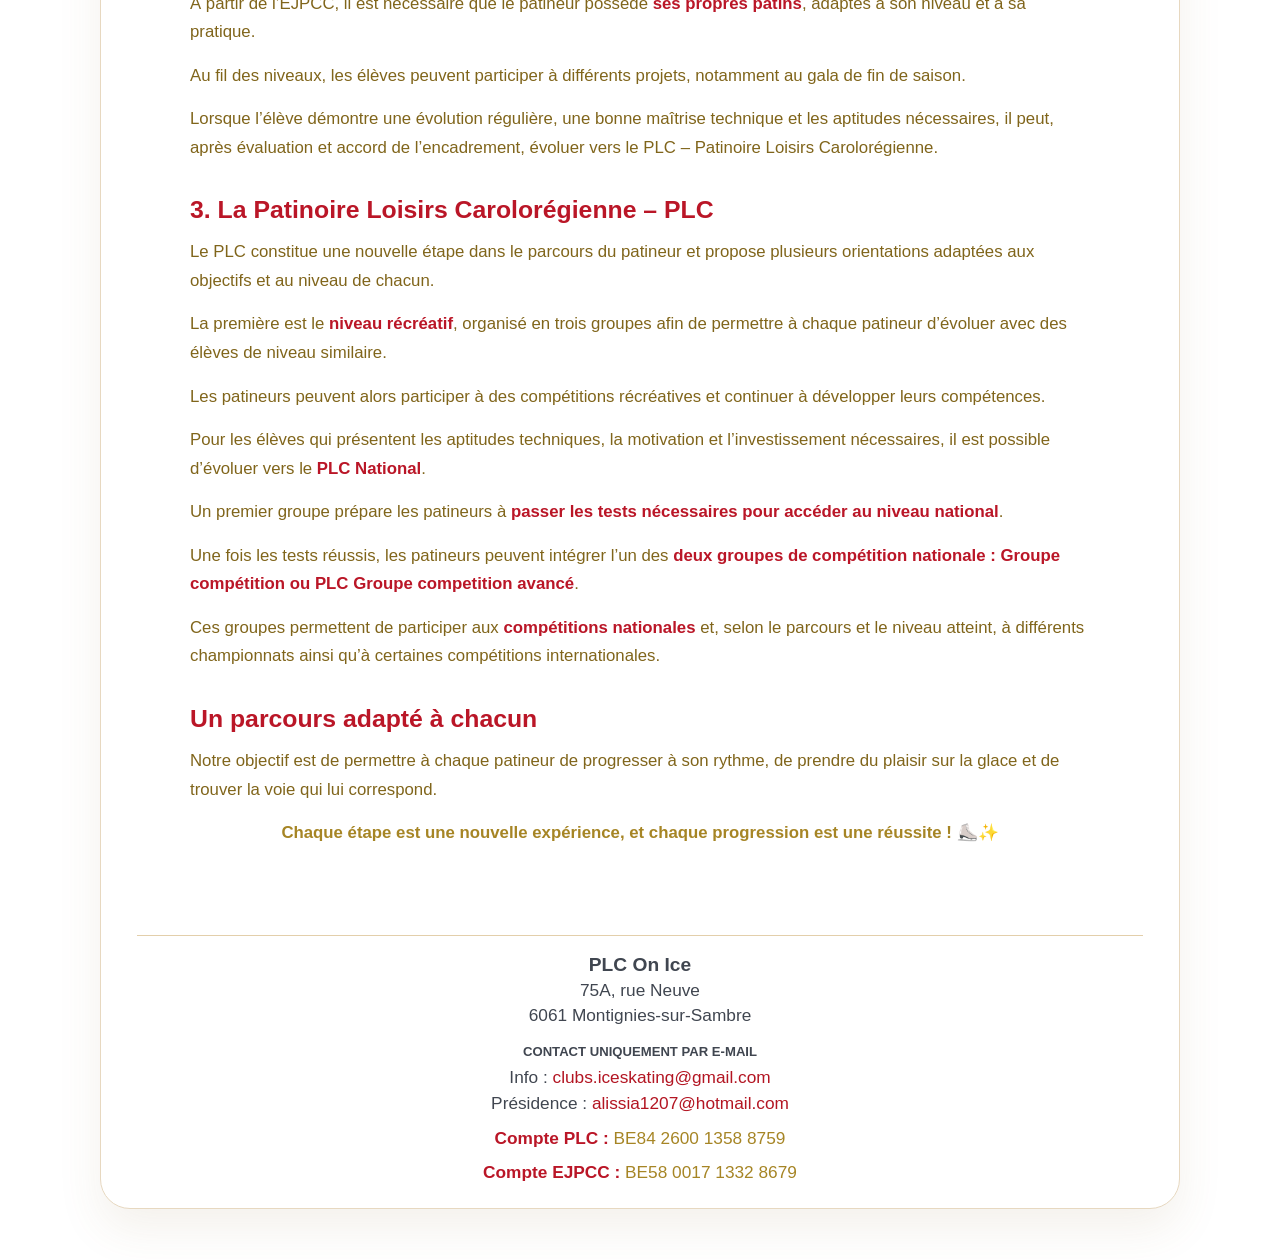
==== commit dcdb4040: "Fix HTML encoding issues in index.html" ====
--- a/index.html
+++ b/index.html
@@ -1 +1 @@
-<!doctype html><html lang="fr"><head><meta charset="utf-8"><meta name="viewport" content="width=device-width,initial-scale=1"><title>PLC On Ice · Club de patinage artistique</title><link rel="stylesheet" href="/style.css"><link rel="icon" href="/favicon.png"></head><body><main class="page"><section class="card home-card"><div class="home-content"><img class="home-logo" src="/logo.png" alt="Logo PLC On Ice"><h1 class="home-title">Club de patinage artistique</h1><nav class="actions"><a class="button" href="/plc/">PLC</a><a class="button" href="/ejpcc/">EJPCC</a><a class="button" href="/informations/">Infos</a></nav><article class="journey"><h2>Le parcours du patineur : de l’apprentissage à la compétition</h2><p class="highlight">Bienvenue dans l’univers du patinage artistique ! ⛸️</p><p>Notre structure compte deux clubs de patinage artistique, qui permettent à chaque patineur d’évoluer progressivement en fonction de son âge, de son niveau, de ses envies et de ses capacités.</p><p>Pour intégrer un club de patinage artistique, il faut avant tout passer par la case départ : apprendre à patiner. Cette première étape est essentielle afin d’acquérir les bases, l’équilibre, les déplacements et les premières techniques nécessaires à la pratique du patinage artistique.</p><h3>1. Apprendre à patiner</h3><p>Pour les enfants, les cours « Apprendre à patiner » ont lieu deux fois par semaine : le mercredi et le samedi, durant une heure. Encadrés par nos monitrices, ces cours permettent aux élèves de progresser tout en étant régulièrement observés et évalués.</p><p>Lorsque les bases sont suffisamment acquises, les monitrices peuvent proposer à l’élève d’intégrer l’École des Jeunes de la Patinoire Carolorégienne (EJPCC), en accord avec la coach principale.</p><p>Pour les personnes de plus de 18 ans, nous proposons également « Apprendre à patiner +18 ans », avec des cours organisés le dimanche et répartis en deux niveaux selon l’expérience de chacun.</p><p>Les adultes qui savent déjà patiner et souhaitent aller plus loin peuvent rejoindre directement l’EJPCC Adultes, où l’accent est mis sur la technique et le perfectionnement.</p><h3>2. L’École des Jeunes de la Patinoire Carolorégienne – EJPCC</h3><p>Une fois les bases acquises et après validation des monitrices et de la coach principale, l’élève peut intégrer l’EJPCC.</p><p>Le club propose plusieurs niveaux de progression, permettant à chaque patineur de développer progressivement sa technique, son aisance sur la glace et ses compétences en patinage artistique.</p><p>Les entraînements ont lieu le mercredi et le samedi, durant une heure à chaque séance.</p><p>À partir de l’EJPCC, il est nécessaire que le patineur possède <strong>ses propres patins</strong>, adaptés à son niveau et à sa pratique.</p><p>Au fil des niveaux, les élèves peuvent participer à différents projets, notamment au gala de fin de saison.</p><p>Lorsque l’élève démontre une évolution régulière, une bonne maîtrise technique et les aptitudes nécessaires, il peut, après évaluation et accord de l’encadrement, évoluer vers le PLC – Patinoire Loisirs Carolorégienne.</p><h3>3. La Patinoire Loisirs Carolorégienne – PLC</h3><p>Le PLC constitue une nouvelle étape dans le parcours du patineur et propose plusieurs orientations adaptées aux objectifs et au niveau de chacun.</p><p>La première est le <strong>niveau récréatif</strong>, organisé en trois groupes afin de permettre à chaque patineur d’évoluer avec des élèves de niveau similaire.</p><p>Les patineurs peuvent alors participer à des compétitions récréatives et continuer à développer leurs compétences.</p><p>Pour les élèves qui présentent les aptitudes techniques, la motivation et l’investissement nécessaires, il est possible d’évoluer vers le <strong>PLC National</strong>.</p><p>Un premier groupe prépare les patineurs à <strong>passer les tests nécessaires pour accéder au niveau national</strong>.</p><p>Une fois les tests réussis, les patineurs peuvent intégrer l’un des <strong>deux groupes de compétition nationale : EJPCC National ou PLC National</strong>.</p><p>Ces groupes permettent de participer aux <strong>compétitions nationales</strong> et, selon le parcours et le niveau atteint, à différents championnats ainsi qu’à certaines compétitions internationales.</p><h3>Un parcours adapté à chacun</h3><p>Notre objectif est de permettre à chaque patineur de progresser à son rythme, de prendre du plaisir sur la glace et de trouver la voie qui lui correspond.</p><p class="highlight">Chaque étape est une nouvelle expérience, et chaque progression est une réussite ! ⛸️✨</p></article></div><footer><strong>PLC On Ice</strong><address>75A, rue Neuve<br>6061 Montignies-sur-Sambre</address><h2>Contact uniquement par e-mail</h2><p>Info : <a href="mailto:clubs.iceskating@gmail.com">clubs.iceskating@gmail.com</a></p><p>Présidence : <a href="mailto:alissia1207@hotmail.com">alissia1207@hotmail.com</a></p><p class="account"><strong>Compte PLC :</strong> BE84 2600 1358 8759</p><p class="account"><strong>Compte EJPCC :</strong> BE58 0017 1332 8679</p></footer></section></main></body></html>+<!doctype html><html lang="fr"><head><meta charset="utf-8"><meta name="viewport" content="width=device-width,initial-scale=1"><title>PLC On Ice · Club de patinage artistique</title><link rel="stylesheet" href="/style.css"><link rel="icon" href="/favicon.png"></head><body><main class="page"><section class="card home-card"><div class="home-content"><img class="home-logo" src="/logo.png" alt="Logo PLC On Ice"><h1 class="home-title">Club de patinage artistique</h1><nav class="actions"><a class="button" href="/plc/">PLC</a><a class="button" href="/ejpcc/">EJPCC</a><a class="button" href="/informations/">Infos</a></nav><article class="journey"><h2>Le parcours du patineur : de l’apprentissage à la compétition</h2><p class="highlight">Bienvenue dans l’univers du patinage artistique ! ⛸️</p><p>Notre structure compte deux clubs de patinage artistique, qui permettent à chaque patineur d’évoluer progressivement en fonction de son âge, de son niveau, de ses envies et de ses capacités.</p><p>Pour intégrer un club de patinage artistique, il faut avant tout passer par la case départ : apprendre à patiner. Cette première étape est essentielle afin d’acquérir les bases, l’équilibre, les déplacements et les premières techniques nécessaires à la pratique du patinage artistique.</p><h3>1. Apprendre à patiner</h3><p>Pour les enfants, les cours « Apprendre à patiner » ont lieu deux fois par semaine : le mercredi et le samedi, durant une heure. Encadrés par nos monitrices, ces cours permettent aux élèves de progresser tout en étant régulièrement observés et évalués.</p><p>Lorsque les bases sont suffisamment acquises, les monitrices peuvent proposer à l’élève d’intégrer l’École des Jeunes de la Patinoire Carolorégienne (EJPCC), en accord avec la coach principale.</p><p>Pour les personnes de plus de 18 ans, nous proposons également « Apprendre à patiner +18 ans », avec des cours organisés le dimanche et répartis en deux niveaux selon l’expérience de chacun.</p><p>Les adultes qui savent déjà patiner et souhaitent aller plus loin peuvent rejoindre directement l’EJPCC Adultes, où l’accent est mis sur la technique et le perfectionnement.</p><h3>2. L’École des Jeunes de la Patinoire Carolorégienne – EJPCC</h3><p>Une fois les bases acquises et après validation des monitrices et de la coach principale, l’élève peut intégrer l’EJPCC.</p><p>Le club propose plusieurs niveaux de progression, permettant à chaque patineur de développer progressivement sa technique, son aisance sur la glace et ses compétences en patinage artistique.</p><p>Les entraînements ont lieu le mercredi et le samedi, durant une heure à chaque séance.</p><p>À partir de l’EJPCC, il est nécessaire que le patineur possède <strong>ses propres patins</strong>, adaptés à son niveau et à sa pratique.</p><p>Au fil des niveaux, les élèves peuvent participer à différents projets, notamment au gala de fin de saison.</p><p>Lorsque l’élève démontre une évolution régulière, une bonne maîtrise technique et les aptitudes nécessaires, il peut, après évaluation et accord de l’encadrement, évoluer vers le PLC – Patinoire Loisirs Carolorégienne.</p><h3>3. La Patinoire Loisirs Carolorégienne – PLC</h3><p>Le PLC constitue une nouvelle étape dans le parcours du patineur et propose plusieurs orientations adaptées aux objectifs et au niveau de chacun.</p><p>La première est le <strong>niveau récréatif</strong>, organisé en trois groupes afin de permettre à chaque patineur d’évoluer avec des élèves de niveau similaire.</p><p>Les patineurs peuvent alors participer à des compétitions récréatives et continuer à développer leurs compétences.</p><p>Pour les élèves qui présentent les aptitudes techniques, la motivation et l’investissement nécessaires, il est possible d’évoluer vers le <strong>PLC National</strong>.</p><p>Un premier groupe prépare les patineurs à <strong>passer les tests nécessaires pour accéder au niveau national</strong>.</p><p>Une fois les tests réussis, les patineurs peuvent intégrer l’un des <strong>deux groupes de compétition nationale : Groupe compétition ou PLC Groupe competition avancé</strong>.</p><p>Ces groupes permettent de participer aux <strong>compétitions nationales</strong> et, selon le parcours et le niveau atteint, à différents championnats ainsi qu’à certaines compétitions internationales.</p><h3>Un parcours adapté à chacun</h3><p>Notre objectif est de permettre à chaque patineur de progresser à son rythme, de prendre du plaisir sur la glace et de trouver la voie qui lui correspond.</p><p class="highlight">Chaque étape est une nouvelle expérience, et chaque progression est une réussite ! ⛸️✨</p></article></div><footer><strong>PLC On Ice</strong><address>75A, rue Neuve<br>6061 Montignies-sur-Sambre</address><h2>Contact uniquement par e-mail</h2><p>Info : <a href="mailto:clubs.iceskating@gmail.com">clubs.iceskating@gmail.com</a></p><p>Présidence : <a href="mailto:alissia1207@hotmail.com">alissia1207@hotmail.com</a></p><p class="account"><strong>Compte PLC :</strong> BE84 2600 1358 8759</p><p class="account"><strong>Compte EJPCC :</strong> BE58 0017 1332 8679</p></footer></section></main></body></html>
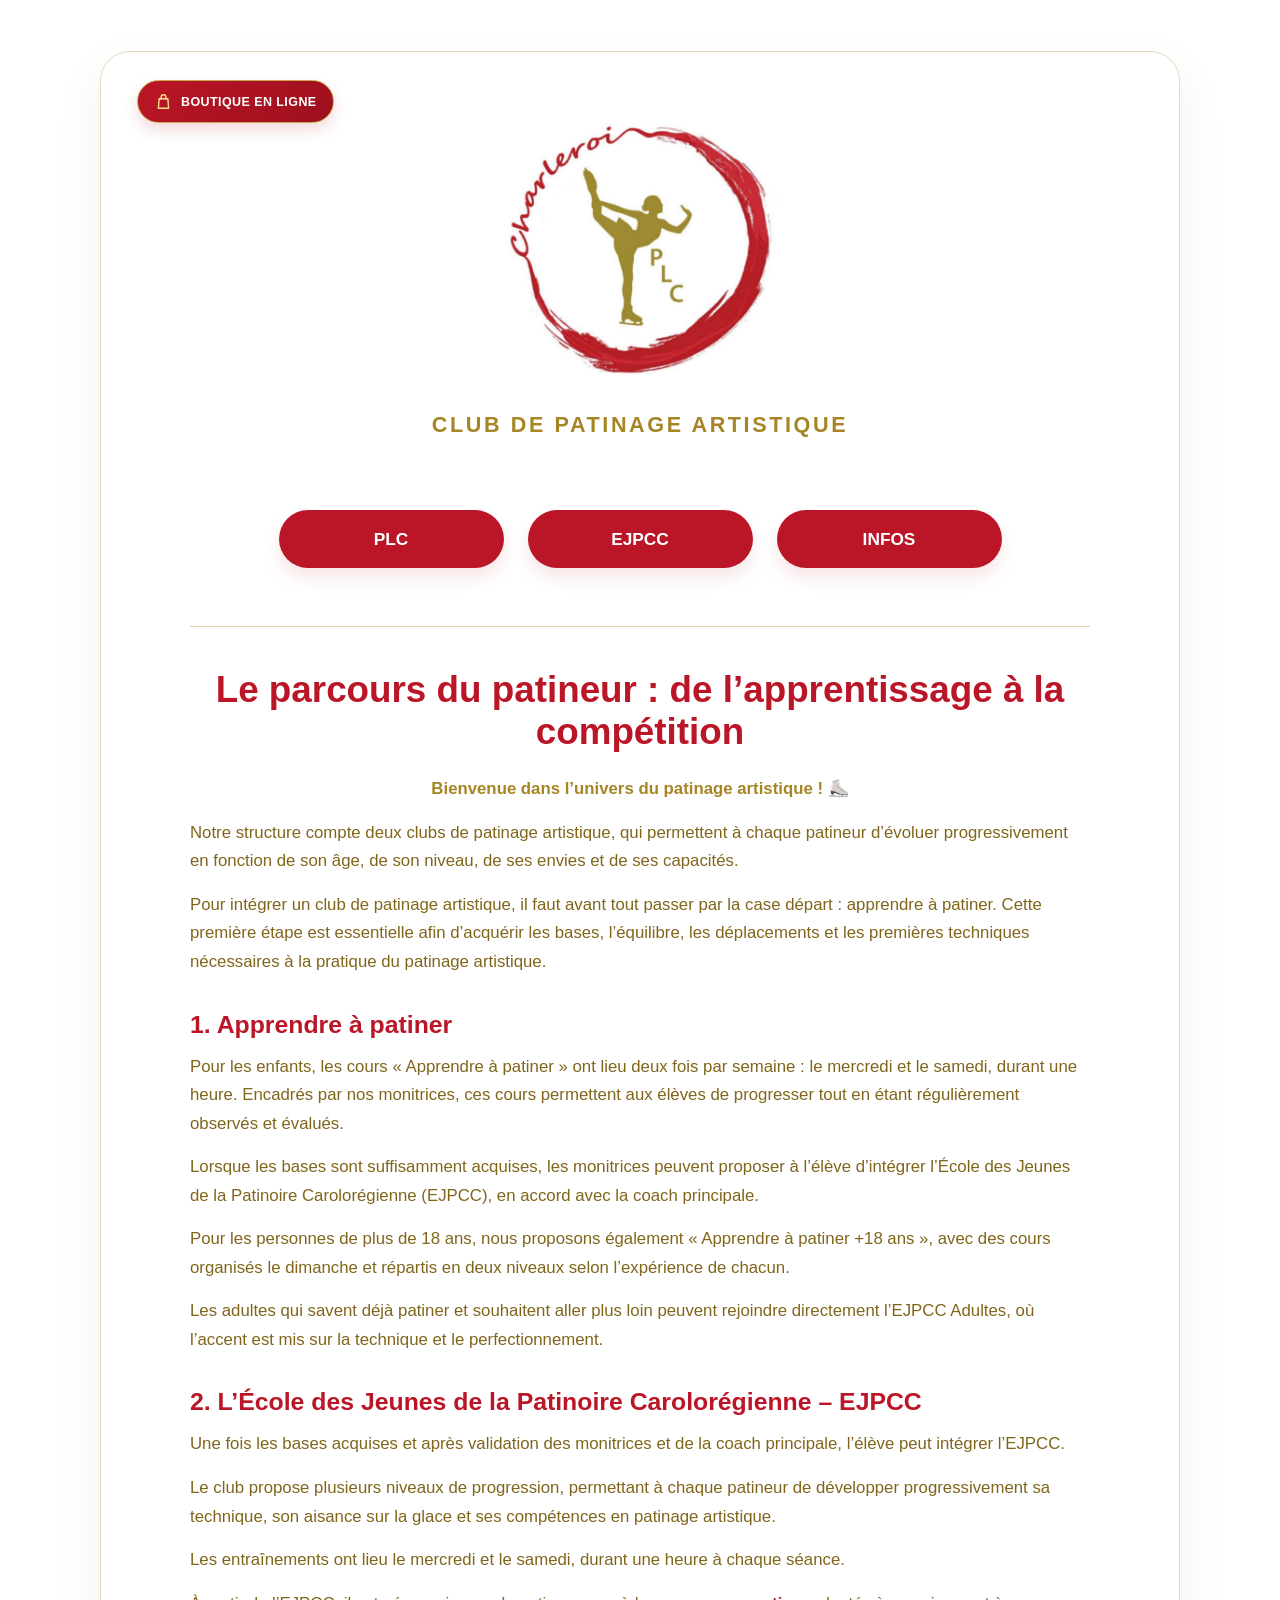
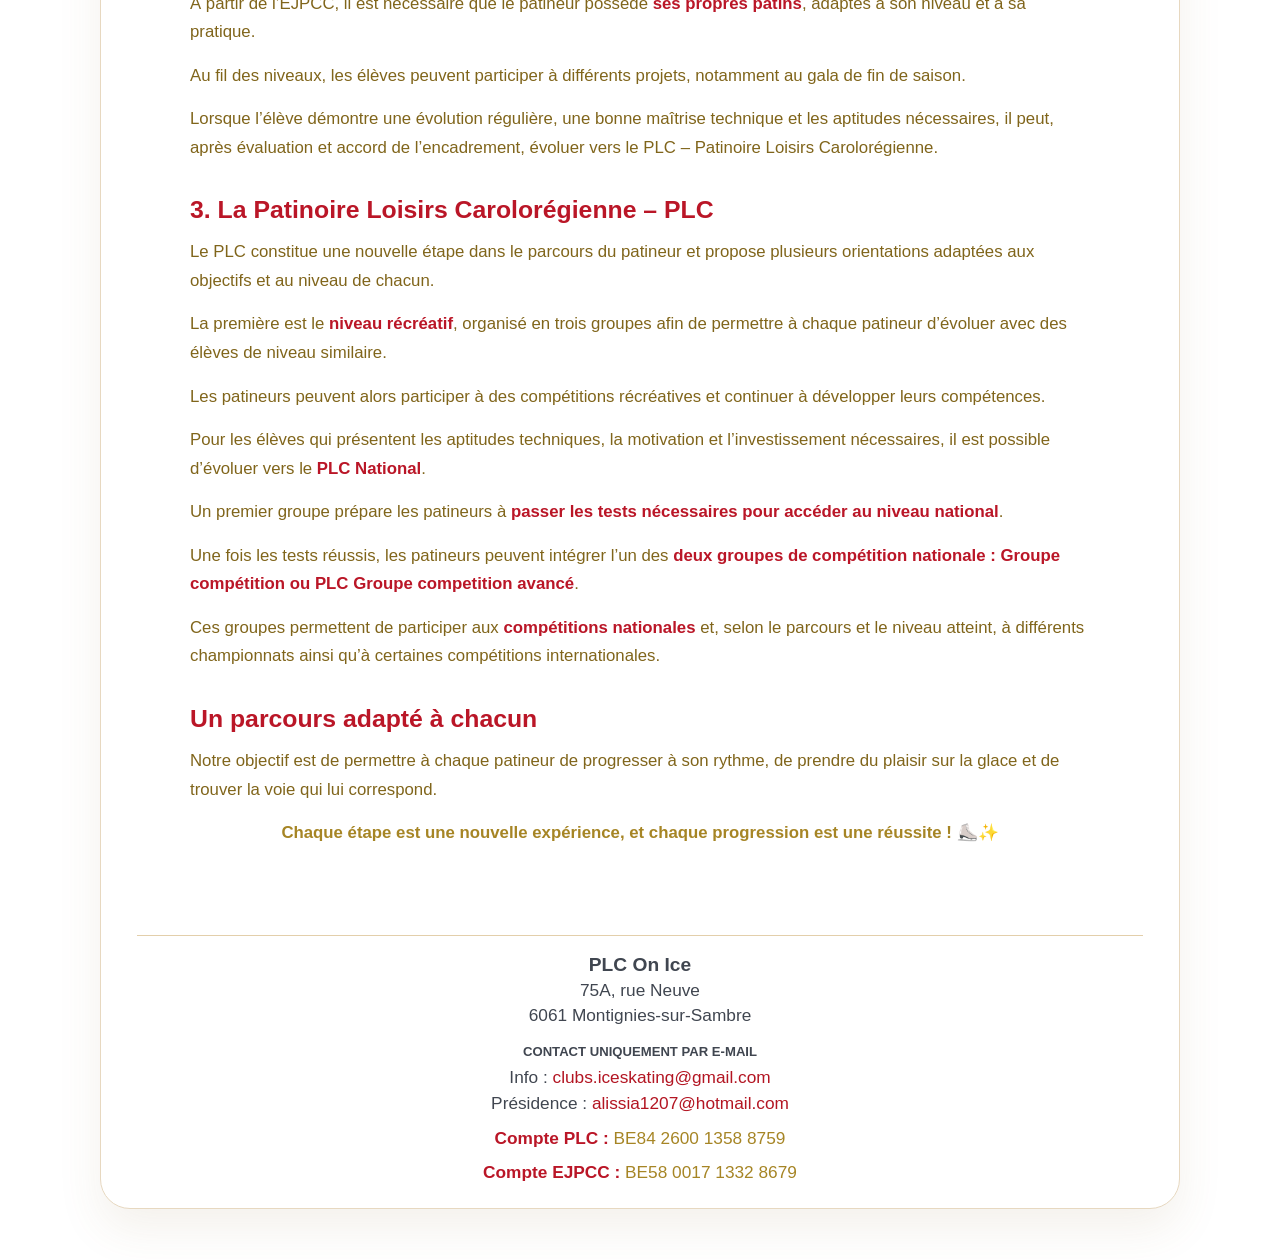
==== commit 98664ce7: "Add online shop button and shared styles" ====
--- a/index.html
+++ b/index.html
@@ -1 +1 @@
-<!doctype html><html lang="fr"><head><meta charset="utf-8"><meta name="viewport" content="width=device-width,initial-scale=1"><title>PLC On Ice · Club de patinage artistique</title><link rel="stylesheet" href="/style.css"><link rel="icon" href="/favicon.png"></head><body><main class="page"><section class="card home-card"><div class="home-content"><img class="home-logo" src="/logo.png" alt="Logo PLC On Ice"><h1 class="home-title">Club de patinage artistique</h1><nav class="actions"><a class="button" href="/plc/">PLC</a><a class="button" href="/ejpcc/">EJPCC</a><a class="button" href="/informations/">Infos</a></nav><article class="journey"><h2>Le parcours du patineur : de l’apprentissage à la compétition</h2><p class="highlight">Bienvenue dans l’univers du patinage artistique ! ⛸️</p><p>Notre structure compte deux clubs de patinage artistique, qui permettent à chaque patineur d’évoluer progressivement en fonction de son âge, de son niveau, de ses envies et de ses capacités.</p><p>Pour intégrer un club de patinage artistique, il faut avant tout passer par la case départ : apprendre à patiner. Cette première étape est essentielle afin d’acquérir les bases, l’équilibre, les déplacements et les premières techniques nécessaires à la pratique du patinage artistique.</p><h3>1. Apprendre à patiner</h3><p>Pour les enfants, les cours « Apprendre à patiner » ont lieu deux fois par semaine : le mercredi et le samedi, durant une heure. Encadrés par nos monitrices, ces cours permettent aux élèves de progresser tout en étant régulièrement observés et évalués.</p><p>Lorsque les bases sont suffisamment acquises, les monitrices peuvent proposer à l’élève d’intégrer l’École des Jeunes de la Patinoire Carolorégienne (EJPCC), en accord avec la coach principale.</p><p>Pour les personnes de plus de 18 ans, nous proposons également « Apprendre à patiner +18 ans », avec des cours organisés le dimanche et répartis en deux niveaux selon l’expérience de chacun.</p><p>Les adultes qui savent déjà patiner et souhaitent aller plus loin peuvent rejoindre directement l’EJPCC Adultes, où l’accent est mis sur la technique et le perfectionnement.</p><h3>2. L’École des Jeunes de la Patinoire Carolorégienne – EJPCC</h3><p>Une fois les bases acquises et après validation des monitrices et de la coach principale, l’élève peut intégrer l’EJPCC.</p><p>Le club propose plusieurs niveaux de progression, permettant à chaque patineur de développer progressivement sa technique, son aisance sur la glace et ses compétences en patinage artistique.</p><p>Les entraînements ont lieu le mercredi et le samedi, durant une heure à chaque séance.</p><p>À partir de l’EJPCC, il est nécessaire que le patineur possède <strong>ses propres patins</strong>, adaptés à son niveau et à sa pratique.</p><p>Au fil des niveaux, les élèves peuvent participer à différents projets, notamment au gala de fin de saison.</p><p>Lorsque l’élève démontre une évolution régulière, une bonne maîtrise technique et les aptitudes nécessaires, il peut, après évaluation et accord de l’encadrement, évoluer vers le PLC – Patinoire Loisirs Carolorégienne.</p><h3>3. La Patinoire Loisirs Carolorégienne – PLC</h3><p>Le PLC constitue une nouvelle étape dans le parcours du patineur et propose plusieurs orientations adaptées aux objectifs et au niveau de chacun.</p><p>La première est le <strong>niveau récréatif</strong>, organisé en trois groupes afin de permettre à chaque patineur d’évoluer avec des élèves de niveau similaire.</p><p>Les patineurs peuvent alors participer à des compétitions récréatives et continuer à développer leurs compétences.</p><p>Pour les élèves qui présentent les aptitudes techniques, la motivation et l’investissement nécessaires, il est possible d’évoluer vers le <strong>PLC National</strong>.</p><p>Un premier groupe prépare les patineurs à <strong>passer les tests nécessaires pour accéder au niveau national</strong>.</p><p>Une fois les tests réussis, les patineurs peuvent intégrer l’un des <strong>deux groupes de compétition nationale : Groupe compétition ou PLC Groupe competition avancé</strong>.</p><p>Ces groupes permettent de participer aux <strong>compétitions nationales</strong> et, selon le parcours et le niveau atteint, à différents championnats ainsi qu’à certaines compétitions internationales.</p><h3>Un parcours adapté à chacun</h3><p>Notre objectif est de permettre à chaque patineur de progresser à son rythme, de prendre du plaisir sur la glace et de trouver la voie qui lui correspond.</p><p class="highlight">Chaque étape est une nouvelle expérience, et chaque progression est une réussite ! ⛸️✨</p></article></div><footer><strong>PLC On Ice</strong><address>75A, rue Neuve<br>6061 Montignies-sur-Sambre</address><h2>Contact uniquement par e-mail</h2><p>Info : <a href="mailto:clubs.iceskating@gmail.com">clubs.iceskating@gmail.com</a></p><p>Présidence : <a href="mailto:alissia1207@hotmail.com">alissia1207@hotmail.com</a></p><p class="account"><strong>Compte PLC :</strong> BE84 2600 1358 8759</p><p class="account"><strong>Compte EJPCC :</strong> BE58 0017 1332 8679</p></footer></section></main></body></html>
+<!doctype html><html lang="fr"><head><meta charset="utf-8"><meta name="viewport" content="width=device-width,initial-scale=1"><title>PLC On Ice · Club de patinage artistique</title><link rel="stylesheet" href="/style.css"><link rel="stylesheet" href="/shop.css"><link rel="icon" href="/favicon.png"></head><body><main class="page"><section class="card home-card"><a class="shop-button home-shop-button" href="https://proshop.plc-on-ice.be" target="_blank" rel="noopener noreferrer" aria-label="Ouvrir la boutique en ligne dans un nouvel onglet"><svg aria-hidden="true" viewBox="0 0 24 24"><path d="M6.5 8.5h11l1 12h-13l1-12Z"/><path d="M9 9V6.5a3 3 0 0 1 6 0V9"/></svg><span>Boutique en ligne</span></a><div class="home-content"><img class="home-logo" src="/logo.png" alt="Logo PLC On Ice"><h1 class="home-title">Club de patinage artistique</h1><nav class="actions"><a class="button" href="/plc/">PLC</a><a class="button" href="/ejpcc/">EJPCC</a><a class="button" href="/informations/">Infos</a></nav><article class="journey"><h2>Le parcours du patineur : de l’apprentissage à la compétition</h2><p class="highlight">Bienvenue dans l’univers du patinage artistique ! ⛸️</p><p>Notre structure compte deux clubs de patinage artistique, qui permettent à chaque patineur d’évoluer progressivement en fonction de son âge, de son niveau, de ses envies et de ses capacités.</p><p>Pour intégrer un club de patinage artistique, il faut avant tout passer par la case départ : apprendre à patiner. Cette première étape est essentielle afin d’acquérir les bases, l’équilibre, les déplacements et les premières techniques nécessaires à la pratique du patinage artistique.</p><h3>1. Apprendre à patiner</h3><p>Pour les enfants, les cours « Apprendre à patiner » ont lieu deux fois par semaine : le mercredi et le samedi, durant une heure. Encadrés par nos monitrices, ces cours permettent aux élèves de progresser tout en étant régulièrement observés et évalués.</p><p>Lorsque les bases sont suffisamment acquises, les monitrices peuvent proposer à l’élève d’intégrer l’École des Jeunes de la Patinoire Carolorégienne (EJPCC), en accord avec la coach principale.</p><p>Pour les personnes de plus de 18 ans, nous proposons également « Apprendre à patiner +18 ans », avec des cours organisés le dimanche et répartis en deux niveaux selon l’expérience de chacun.</p><p>Les adultes qui savent déjà patiner et souhaitent aller plus loin peuvent rejoindre directement l’EJPCC Adultes, où l’accent est mis sur la technique et le perfectionnement.</p><h3>2. L’École des Jeunes de la Patinoire Carolorégienne – EJPCC</h3><p>Une fois les bases acquises et après validation des monitrices et de la coach principale, l’élève peut intégrer l’EJPCC.</p><p>Le club propose plusieurs niveaux de progression, permettant à chaque patineur de développer progressivement sa technique, son aisance sur la glace et ses compétences en patinage artistique.</p><p>Les entraînements ont lieu le mercredi et le samedi, durant une heure à chaque séance.</p><p>À partir de l’EJPCC, il est nécessaire que le patineur possède <strong>ses propres patins</strong>, adaptés à son niveau et à sa pratique.</p><p>Au fil des niveaux, les élèves peuvent participer à différents projets, notamment au gala de fin de saison.</p><p>Lorsque l’élève démontre une évolution régulière, une bonne maîtrise technique et les aptitudes nécessaires, il peut, après évaluation et accord de l’encadrement, évoluer vers le PLC – Patinoire Loisirs Carolorégienne.</p><h3>3. La Patinoire Loisirs Carolorégienne – PLC</h3><p>Le PLC constitue une nouvelle étape dans le parcours du patineur et propose plusieurs orientations adaptées aux objectifs et au niveau de chacun.</p><p>La première est le <strong>niveau récréatif</strong>, organisé en trois groupes afin de permettre à chaque patineur d’évoluer avec des élèves de niveau similaire.</p><p>Les patineurs peuvent alors participer à des compétitions récréatives et continuer à développer leurs compétences.</p><p>Pour les élèves qui présentent les aptitudes techniques, la motivation et l’investissement nécessaires, il est possible d’évoluer vers le <strong>PLC National</strong>.</p><p>Un premier groupe prépare les patineurs à <strong>passer les tests nécessaires pour accéder au niveau national</strong>.</p><p>Une fois les tests réussis, les patineurs peuvent intégrer l’un des <strong>deux groupes de compétition nationale : Groupe compétition ou PLC Groupe competition avancé</strong>.</p><p>Ces groupes permettent de participer aux <strong>compétitions nationales</strong> et, selon le parcours et le niveau atteint, à différents championnats ainsi qu’à certaines compétitions internationales.</p><h3>Un parcours adapté à chacun</h3><p>Notre objectif est de permettre à chaque patineur de progresser à son rythme, de prendre du plaisir sur la glace et de trouver la voie qui lui correspond.</p><p class="highlight">Chaque étape est une nouvelle expérience, et chaque progression est une réussite ! ⛸️✨</p></article></div><footer><strong>PLC On Ice</strong><address>75A, rue Neuve<br>6061 Montignies-sur-Sambre</address><h2>Contact uniquement par e-mail</h2><p>Info : <a href="mailto:clubs.iceskating@gmail.com">clubs.iceskating@gmail.com</a></p><p>Présidence : <a href="mailto:alissia1207@hotmail.com">alissia1207@hotmail.com</a></p><p class="account"><strong>Compte PLC :</strong> BE84 2600 1358 8759</p><p class="account"><strong>Compte EJPCC :</strong> BE58 0017 1332 8679</p></footer></section></main></body></html>
--- a/shop.css
+++ b/shop.css
@@ -0,0 +1,99 @@
+.home-card {
+  position: relative;
+}
+
+.topline {
+  align-items: flex-start;
+}
+
+.brand-area {
+  display: flex;
+  flex-direction: column;
+  align-items: flex-start;
+  gap: 10px;
+}
+
+.shop-button {
+  display: inline-flex;
+  align-items: center;
+  justify-content: center;
+  gap: 8px;
+  min-height: 43px;
+  padding: 9px 16px;
+  border: 1px solid #caa94d;
+  border-radius: 999px;
+  background: linear-gradient(135deg, var(--red), #9e0f1d);
+  color: #fff;
+  text-decoration: none;
+  text-transform: uppercase;
+  font-size: 0.78rem;
+  font-weight: 800;
+  letter-spacing: 0.035em;
+  box-shadow: 0 7px 15px #ba162729;
+  transition: transform 0.18s ease, box-shadow 0.18s ease, background 0.18s ease;
+}
+
+.shop-button svg {
+  width: 19px;
+  height: 19px;
+  fill: none;
+  stroke: #f7df8a;
+  stroke-width: 1.8;
+  stroke-linecap: round;
+  stroke-linejoin: round;
+  flex: 0 0 auto;
+}
+
+.shop-button:hover {
+  background: linear-gradient(135deg, #a40f1d, #850b16);
+  box-shadow: 0 9px 19px #ba162738;
+  transform: translateY(-1px);
+}
+
+.shop-button:focus-visible {
+  outline: 3px solid #d5b878;
+  outline-offset: 3px;
+}
+
+.home-shop-button {
+  position: absolute;
+  top: 28px;
+  left: 36px;
+  z-index: 1;
+}
+
+@media (max-width: 800px) {
+  .shop-button {
+    min-height: 40px;
+    padding: 8px 13px;
+    font-size: 0.68rem;
+  }
+
+  .shop-button svg {
+    width: 17px;
+    height: 17px;
+  }
+
+  .home-shop-button {
+    top: 20px;
+    left: 20px;
+  }
+}
+
+@media (max-width: 540px) {
+  .brand-area {
+    width: 100%;
+  }
+
+  .brand-area .shop-button {
+    width: auto;
+  }
+
+  .home-content {
+    padding-top: 82px;
+  }
+
+  .home-shop-button {
+    max-width: 170px;
+  }
+}
